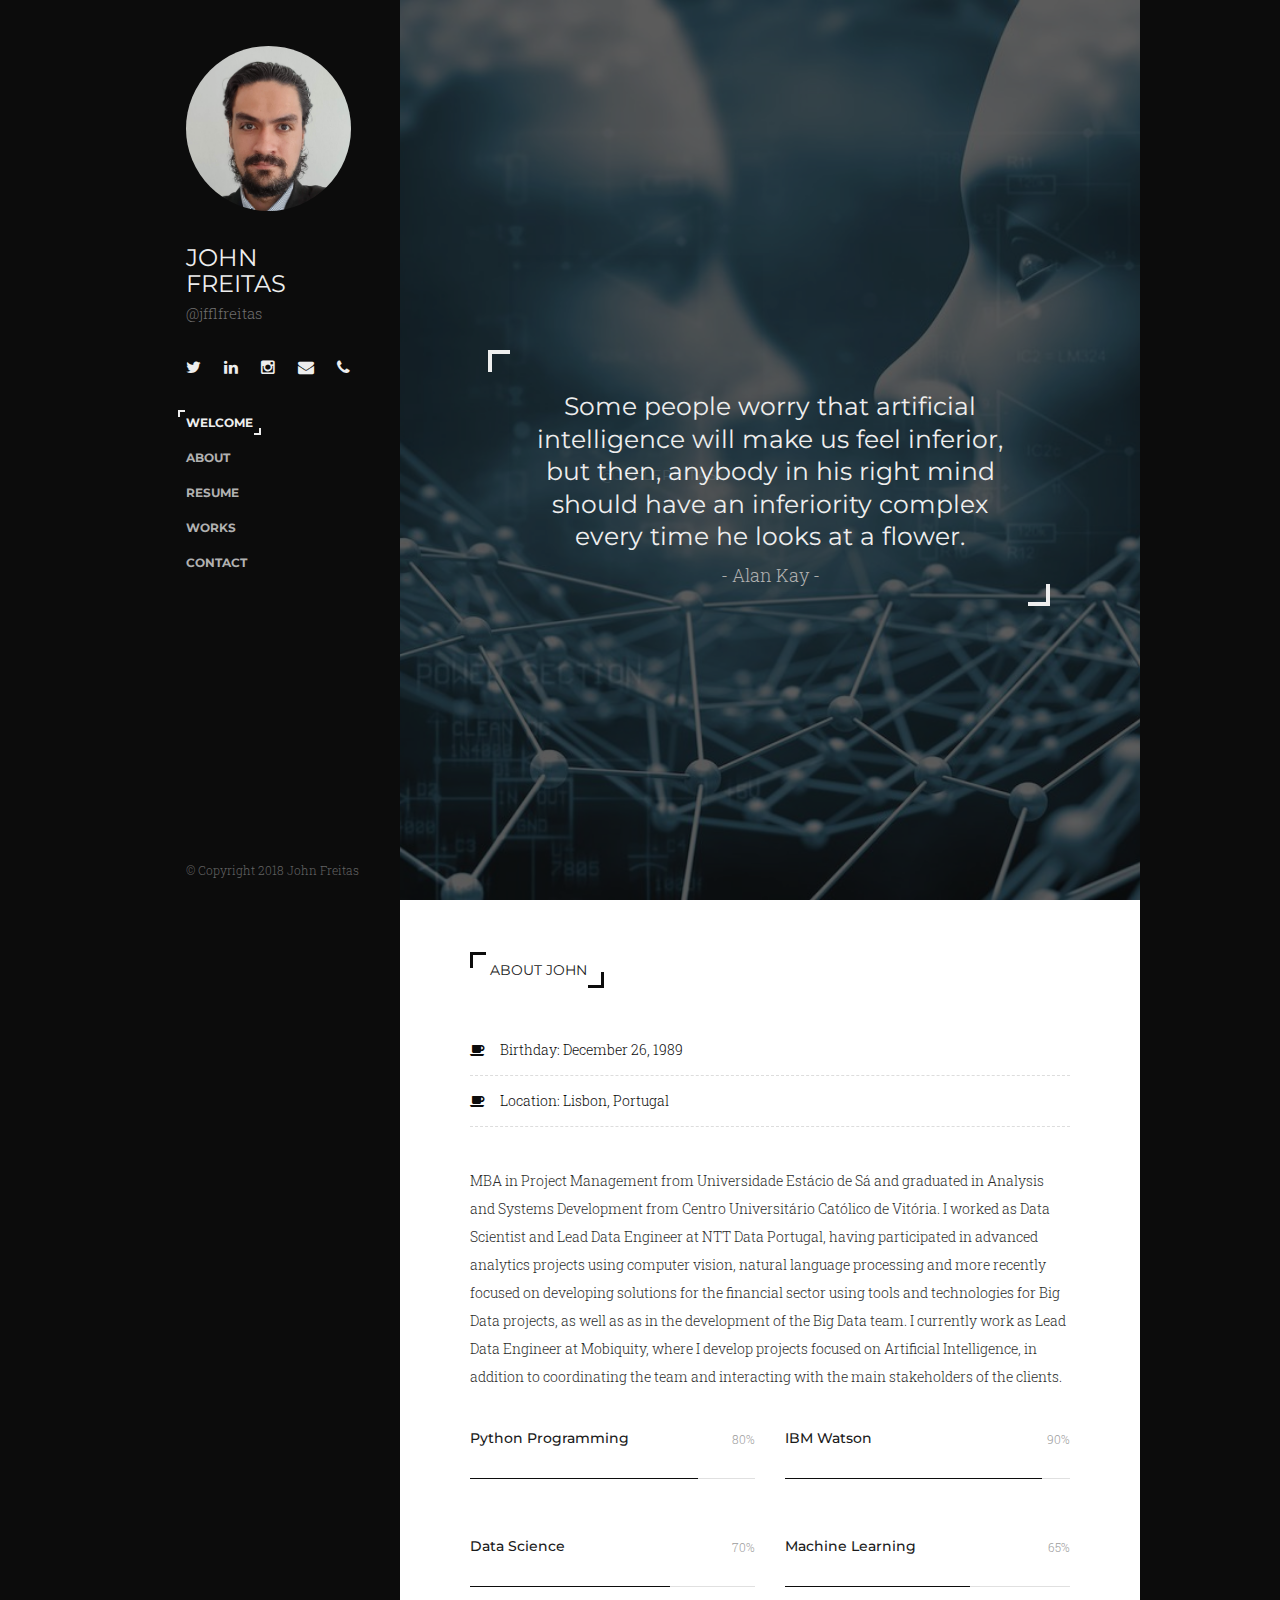
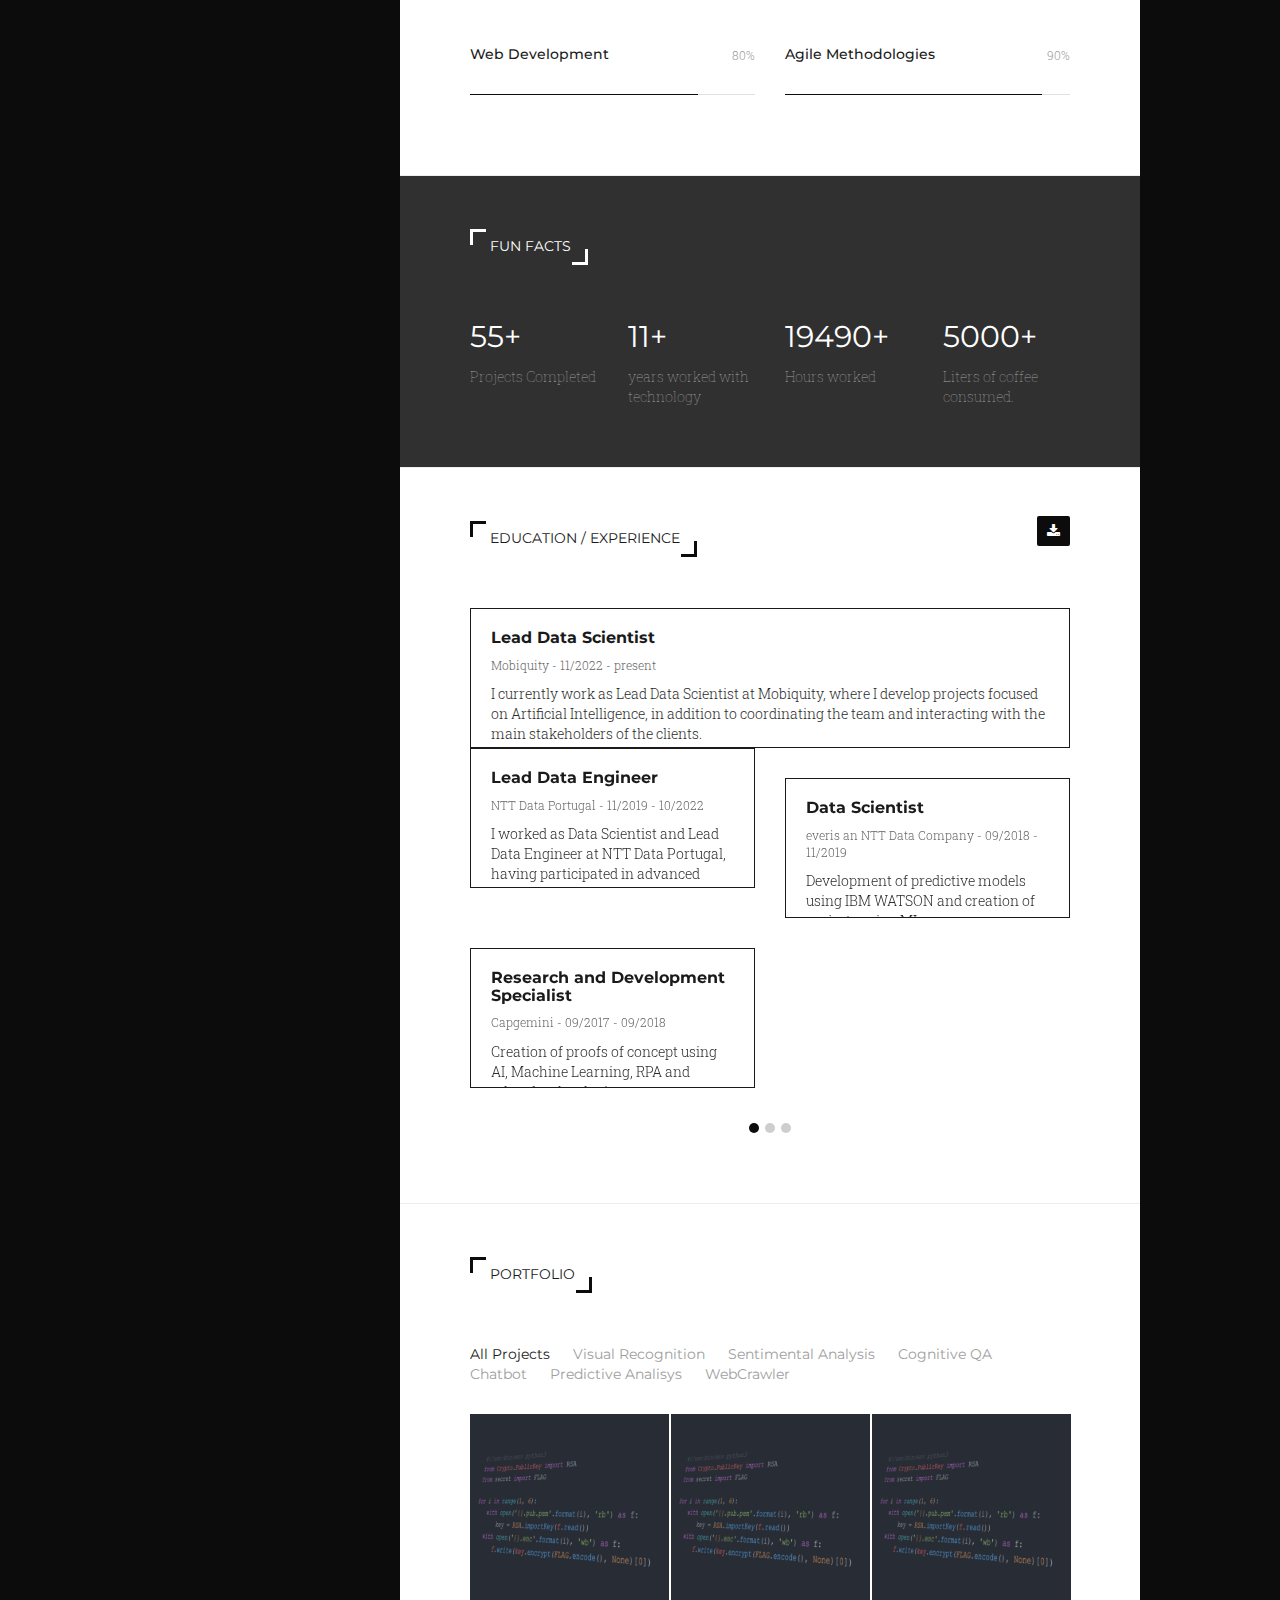
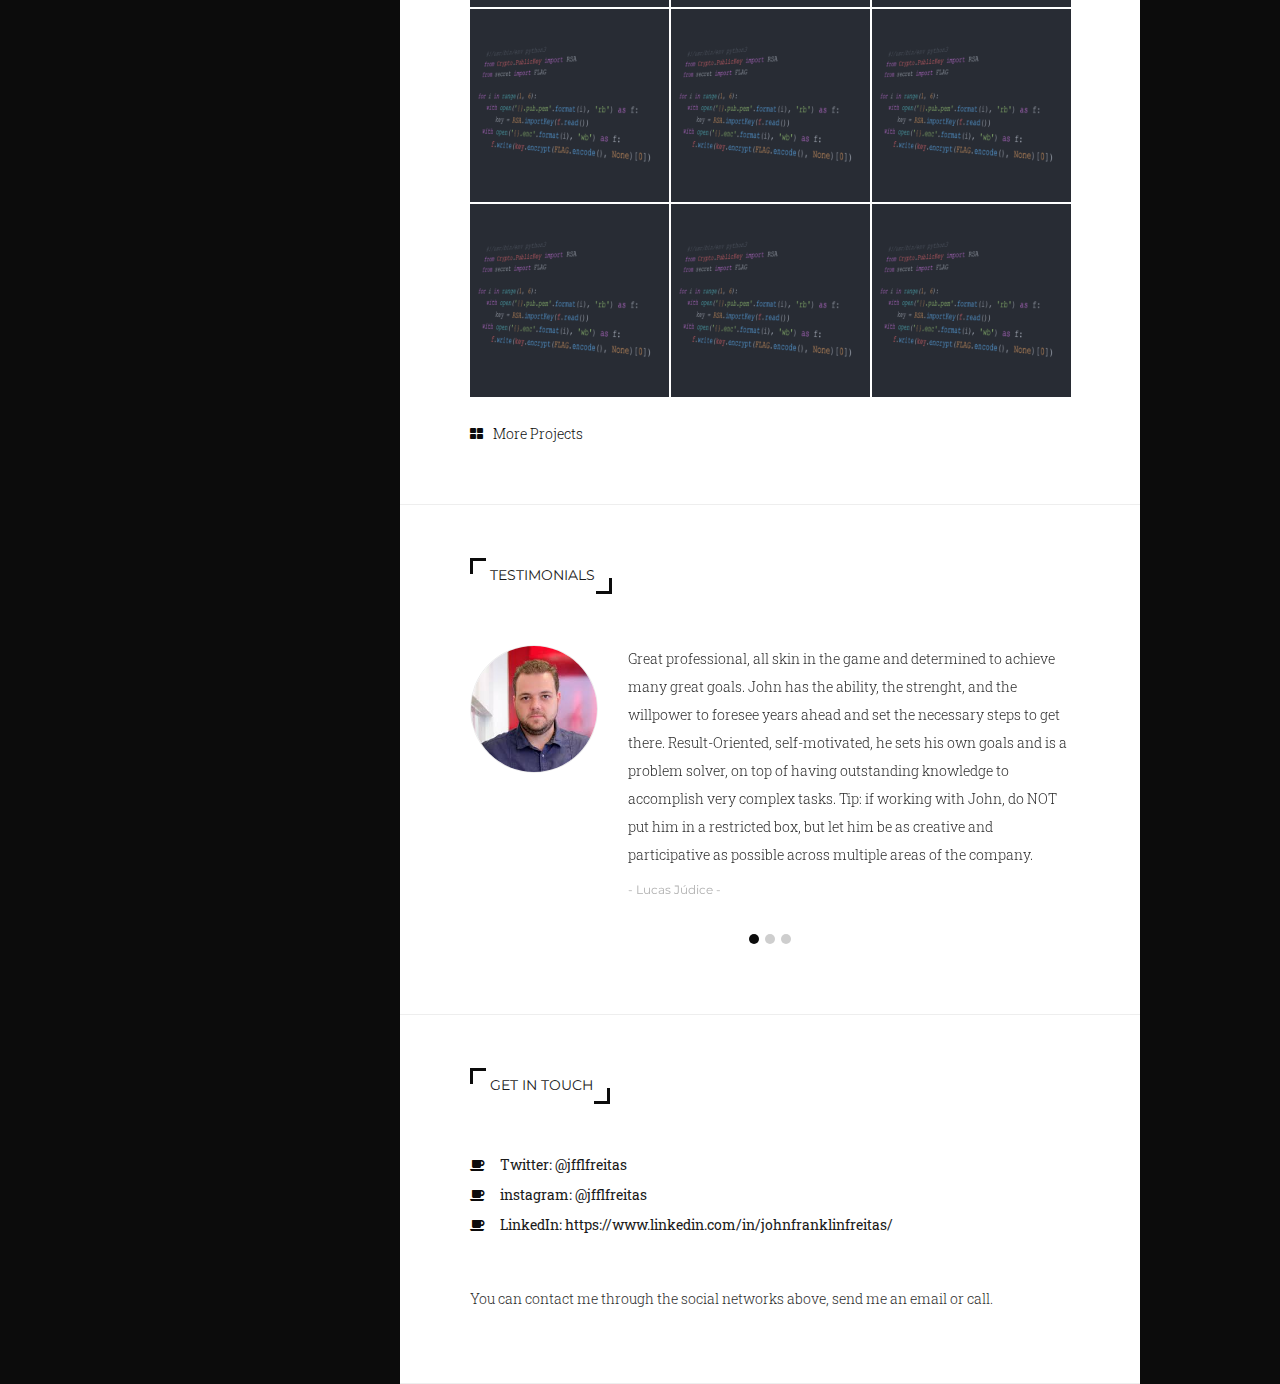
==== index.html @ 0ac342e2 "test" ====
<!DOCTYPE html>
<html lang="en-US">
<head>
	<meta http-equiv="Content-Type" content="text/html; charset=UTF-8">
	<title>John Freitas</title>
	<meta name="description" content="John Franklin Freitas Portifólio">
	<meta name="viewport" content="width=device-width, initial-scale=1, maximum-scale=1">
	<link rel="shortcut icon" type="image/x-icon" href="assets/images/favicon.png">

	<!-- STYLESHEETS -->
	<link rel="stylesheet" href="assets/bootstrap/css/bootstrap.min.css" type="text/css" media="all">
	<link rel="stylesheet" href="assets/css/owl.carousel.css" type="text/css" media="all">
	<link rel="stylesheet" href="assets/css/owl.theme.css" type="text/css" media="all">
	<link rel="stylesheet" href="assets/css/font-awesome.min.css" type="text/css" media="all">
	<link rel="stylesheet" href="assets/css/magnific-popup.css" type="text/css" media="all">
	<link rel="stylesheet" href="assets/css/style.css" type="text/css" media="all">

	<!-- GOOGLE FONTS -->
	<link href='https://fonts.googleapis.com/css?family=Montserrat:400,700' rel='stylesheet' type='text/css'>
	<link href='https://fonts.googleapis.com/css?family=Roboto+Slab:400,300,100,700' rel='stylesheet' type='text/css'>

	<!--[if lt IE 9]>
      <script src="https://oss.maxcdn.com/html5shiv/3.7.2/html5shiv.min.js"></script>
      <script src="https://oss.maxcdn.com/respond/1.4.2/respond.min.js"></script>
    <![endif]-->

</head>

<body>
<!-- Preloader -->
<div class="preloader-outer">
	<div class="preloader">
		<div class="lines">
			<div class="line line-1"></div>
			<div class="line line-2"></div>
			<div class="line line-3"></div>
		</div>

		<div class="loading-text">@Jfflfreitas</div>
	</div>
</div>
<!-- Preloader end -->

<!-- Main Wrapper -->
<main class="wrapper">

	<!-- Header -->
	<header class="header pull-left">

		<!-- Mobile menu -->
		<div class="mobile-bar visible-sm visible-xs">
			<div class="hamburger-menu">
				  <div class="bar"></div>	
			</div>
		</div>
		<!-- Mobile menu end -->

		<div class="avatar">
			<img src="./assets/images/Jfflfreitas_new.jpg" alt="jfflfreitas">
		</div>

		<div class="name">
			<h1>John Freitas</h1>
			<span>@jfflfreitas</span>
		</div>

		<!-- Social Icons -->
		<div class="social-icons">
			<ul>				
				<li><a href="https://twitter.com/jfflfreitas/"><i class="fa fa-twitter" aria-hidden="true"></i></a></li>
				<li><a href="https://www.linkedin.com/in/johnfranklinfreitas/"><i class="fa fa-linkedin" aria-hidden="true"></i></a></li>
				<li><a href="https://www.instagram.com/jfflfreitas/"><i class="fa fa-instagram" aria-hidden="true"></i></a></li>
				<li><a href="mailto:johnfranklin.freitas@gmail.com?Subject=Contact"><i class="fa fa-envelope" aria-hidden="true"></i></a></li>
				<li><a href="tel:55-11-97243-5009"><i class="fa fa-phone" aria-hidden="true"></i></a></li>
			</ul>
		</div>
		<!-- Social Icons end -->

		<!-- Navigation bar -->
		<nav class="main-nav">
			<ul class="navigation">
				<li class="current"><a href="#welcome">Welcome</a></li>
				<li><a href="#about">About</a></li>
				<li><a href="#resume">Resume</a></li>
				<li><a href="#works">Works</a></li>
				<li><a href="#contact">Contact</a></li>
			</ul>
		</nav>
		<!-- Navigation bar end -->
		
		<!-- Footer Copyright -->
		<div class="copyright">
			<span>© Copyright 2018 John Freitas</span>
		</div>
		<!-- Footer Copyright end -->

	</header>
	<!-- Header end -->

	<!-- Main Content -->
	<div class="main-content pull-right">

		<!-- Section Welcome -->
		<section id="welcome" class="welcome">
			<div class="quote text-center">
				<h2>Some people worry that artificial intelligence will make us feel inferior, but then, anybody in his right mind should have an inferiority complex every time he looks at a flower.</h2>
				<span class="author">- Alan Kay -</span>
			</div>
			<div class="overlay"></div>
		</section>
		<!-- Section Welcome end -->

		<!-- Section About -->
		<section id="about" class="about">

			<div class="section-header">
				<h2>About John</h2>
			</div>

			<!-- Intro -->
			<div class="intro">

				<ul class="info">
					<li>Birthday: December 26, 1989</li>
					<li>Location: Lisbon, Portugal</li>
				</ul>

				<p>MBA in Project Management from Universidade Estácio de Sá and graduated in Analysis and Systems Development from Centro Universitário Católico de Vitória.
					I worked as Data Scientist and Lead Data Engineer at NTT Data Portugal, having participated in advanced analytics projects using computer vision, natural language processing and more recently focused on developing solutions for the financial sector using tools and technologies for Big Data projects, as well as as in the development of the Big Data team.
					I currently work as Lead Data Engineer at Mobiquity, where I develop projects focused on Artificial Intelligence, in addition to coordinating the team and interacting with the main stakeholders of the clients.</p>
					

			</div>
			<!-- Intro end -->

			<!-- Skills -->
			<div class="skills">

				<div class="row">

					<div class="col-md-6 col-sm-6 col-xs-12 item">
						<div class="skill-info clearfix">
							<h3 class="pull-left">Python Programming</h3>
							<span class="pull-right">80%</span>
						</div>
						<div class="progress">
							<div class="progress-bar" role="progressbar" aria-valuenow="80"
							aria-valuemin="0" aria-valuemax="100" style="width:80%">
							</div>
						</div>
					</div>

					<div class="col-md-6 col-sm-6 col-xs-12 item">
						<div class="skill-info clearfix">
							<h3 class="pull-left">IBM Watson</h3>
							<span class="pull-right">90%</span>
						</div>
						<div class="progress">
							<div class="progress-bar" role="progressbar" aria-valuenow="90"
							aria-valuemin="0" aria-valuemax="100" style="width:90%">
							</div>
						</div>
					</div>

					<div class="col-md-6 col-sm-6 col-xs-12 item">
						<div class="skill-info clearfix">
							<h3 class="pull-left">Data Science</h3>
							<span class="pull-right">70%</span>
						</div>
						<div class="progress">
							<div class="progress-bar" role="progressbar" aria-valuenow="70"
							aria-valuemin="0" aria-valuemax="100" style="width:70%">
							</div>
						</div>
					</div>

					<div class="col-md-6 col-sm-6 col-xs-12 item">
						<div class="skill-info clearfix">
							<h3 class="pull-left">Machine Learning</h3>
							<span class="pull-right">65%</span>
						</div>
						<div class="progress">
							<div class="progress-bar" role="progressbar" aria-valuenow="65"
							aria-valuemin="0" aria-valuemax="100" style="width:65%">
							</div>
						</div>
					</div>

					<div class="col-md-6 col-sm-6 col-xs-12 item">
						<div class="skill-info clearfix">
							<h3 class="pull-left">Web Development</h3>
							<span class="pull-right">80%</span>
						</div>
						<div class="progress">
							<div class="progress-bar" role="progressbar" aria-valuenow="80"
							aria-valuemin="0" aria-valuemax="100" style="width:80%">
							</div>
						</div>
					</div>

					<div class="col-md-6 col-sm-6 col-xs-12 item">
						<div class="skill-info clearfix">
							<h3 class="pull-left">Agile Methodologies</h3>
							<span class="pull-right">90%</span>
						</div>
						<div class="progress">
							<div class="progress-bar" role="progressbar" aria-valuenow="90"
							aria-valuemin="0" aria-valuemax="100" style="width:90%">
							</div>
						</div>
					</div>

				</div>

			</div>
			<!-- Skills end -->
		</section>
		<!-- Section About end -->

		<!-- Section Fun Facts -->
		<section id="facts" class="facts">

			<div class="section-header-light">
				<h2>Fun Facts</h2>
			</div>

			<div class="row">

				<div class="col-md-3 col-sm-3 col-xs-6 fact-item">
					<em class="number">55+</em>
					<span class="text">Projects Completed</span>
				</div>

				<div class="col-md-3 col-sm-3 col-xs-6 fact-item">
					<em class="number">11+</em>
					<span class="text">years worked with technology</span>
				</div>

				<div class="col-md-3 col-sm-3 col-xs-6 fact-item">
					<em class="number">19490+</em>
					<span class="text">Hours worked</span>
				</div>

				<div class="col-md-3 col-sm-3 col-xs-6 fact-item">
					<em class="number">5000+</em>
					<span class="text">Liters of coffee consumed.</span>
				</div>

			</div>

			<div class="overlay"></div>

		</section>
		<!-- Section Fun Facts end -->

		<!-- Section Resume -->
		<section id="resume" class="resume">
			
			<div class="section-header">
				<h2>Education / Experience</h2>
				<a href="https://www.linkedin.com/in/johnfranklinfreitas/" class="resume-download" data-toggle="tooltip" data-placement="bottom" title="Download">
					<i class="fa fa-download" aria-hidden="true"></i>
				</a>
			</div>

			<div class="row">

				<!-- Carousel -->
				<div class="resume-carousel">

					<div class="carousel-item">

						<div class="col-md-12 col-sm-12 col-xs-12">
							<div class="top-item resume-item">
								<h2>Lead Data Scientist</h2>
								<span>Mobiquity - 11/2022 - present</span>
								<p>I currently work as Lead Data Scientist at Mobiquity, where I develop projects focused on Artificial Intelligence, in addition to coordinating the team and interacting with the main stakeholders of the clients.</p>
							</div>
						</div>
						<div class="col-md-6 col-sm-6 col-xs-12">
							<div class="top-item resume-item">
								<h2>Lead Data Engineer</h2>
								<span>NTT Data Portugal - 11/2019 - 10/2022</span>
								<p>I worked as Data Scientist and Lead Data Engineer at NTT Data Portugal, having participated in advanced analytics projects using computer vision, natural language processing and more recently focused on developing solutions for the financial sector using tools and technologies for Big Data projects, as well as as in the development of the Big Data team.</p>
							</div>
						</div>

						<div class="col-md-6 col-sm-6 col-xs-12">
							<div class="resume-item">
								<h2>Data Scientist</h2>
								<span>everis an NTT Data Company - 09/2018 - 11/2019</span>
								<p>Development of predictive models using IBM WATSON and creation of projects using ML.</p>
							</div>
						</div>

						<div class="col-md-6 col-sm-6 col-xs-12">
							<div class="resume-item">
								<h2>Research and Development Specialist</h2>
								<span>Capgemini - 09/2017 - 09/2018</span>
								<p>Creation of proofs of concept using AI, Machine Learning, RPA and related technologies.</p>
							</div>
						</div>

					</div>
					<div class="carousel-item">
						<div class="col-md-6 col-sm-6 col-xs-12">
							<div class="top-item resume-item">
								<h2>Web Developer (Frellancer)</h2>
								<span>Plasac Health - 07/2017 - 09/2017</span>
								<p>Develop new functionalities for company systems, maintain existing systems.</p>
							</div>
						</div>

						<div class="col-md-6 col-sm-6 col-xs-12">
							<div class="top-item resume-item">
								<h2>Full Stack Developer (Frellancer)</h2>
								<span>Moustache Agency - 04/2017 - 07/2017</span>
								<p>Front-end and back-end development of institutional sites and virtual stores.</p>
							</div>
						</div>

						<div class="col-md-6 col-sm-6 col-xs-12">
							<div class="resume-item">
								<h2>Business Project Manager</h2>
								<span>MidStage Ventures - 05/2015 - 03/2017</span>
								<p>Project management and partnerships for the startup accelerator.</p>
							</div>
						</div>

						<div class="col-md-6 col-sm-6 col-xs-12">
							<div class="resume-item">
								<h2>Web and Mobile Developer</h2>
								<span>Único Digital Agency - 02/2014 - 05/2015</span>
								<p>Development the back end of several institutional sites that the company created.</p>
							</div>
						</div>

					</div>
					<!-- Page 1 End -->

					<div class="carousel-item">

						<div class="col-md-6 col-sm-6 col-xs-12">
							<div class="top-item resume-item">
								<h2>MBA in Project Management</h2>
								<span>University Estácio de Sá - 04/2017 - 09/2018</span>
								<p>In order to improve my professional profile and my personal knowledge.</p>
							</div>
						</div>

						<div class="col-md-6 col-sm-6 col-xs-12">
							<div class="top-item resume-item">
								<h2>Analysis and systems development.</h2>
								<span>University Catholic of Vitória - 06/2010 - 12/2013</span>
								<p>Technological Higher graduation.</p>
							</div>
						</div>

					</div>
					<!-- Page 2 end -->

				</div>
				<!-- Carousel end -->

			</div>

		</section>
		<!-- Section Resume end -->

		<!-- Section Works -->
		<section id="works" class="works clearfix">
			
			<div class="section-header">
				<h2>Portfolio</h2>
			</div>

			<!-- Control -->
			<div class="control">
				<ul>
					<li class="active"><a class="filter" data-filter="all">All Projects</a></li>
					<li><a class="filter" data-filter="1">Visual Recognition</a></li>
					<li><a class="filter" data-filter="2">Sentimental Analysis</a></li>
					<li><a class="filter" data-filter="3">Cognitive QA</a></li>
					<li><a class="filter" data-filter="4">Chatbot</a></li>
					<li><a class="filter" data-filter="4">Predictive Analisys</a></li>
					<li><a class="filter" data-filter="4">WebCrawler</a></li>
				</ul>
			</div>

			<!-- Items Outer -->
			<div class="item-outer row clearfix">
				<div class="col-md-4 col-sm-6 col-xs-12 filtr-item" data-category="1" data-sort="value">
					<div class="item">
						<a href="https://34.230.238.143:8080" target="_blank">
							<div class="title">
								<div class="inner">
									<h2>Visual Recognition</h2>
									<span>Visual Recognition usin IBM Watson</span>
								</div>
							</div>
						</a>
						<div class="overlay"></div>
						<img src="./assets/images/code2.png" alt="portfolio">
					</div>
				</div>
				
				<div class="col-md-4 col-sm-6 col-xs-12 filtr-item" data-category="1" data-sort="value">
					<div class="item">
						<a href="https://github.com/jfflfreitas/VisualRegonition-IonicApp" target="_blank">
							<div class="title">
								<div class="inner">
									<h2>Visual Recognition App</h2>
									<span>Visual Recognition using IBM Watson and Ionic Framework</span>
								</div>
							</div>
						</a>
						<div class="overlay"></div>
						<img src="./assets/images/code2.png" alt="portfolio">
					</div>
				</div>

				<div class="col-md-4 col-sm-6 col-xs-12 filtr-item" data-category="1" data-sort="value">
					<div class="item">
						<a href="https://github.com/jfflfreitas/VisualRegonition-IonicApp-Server" target="_blank">
							<div class="title">
								<div class="inner">
									<h2>Visual Recognition Server</h2>
									<span>Visual Recognition Server using IBM Watson and NodeJS server</span>
								</div>
							</div>
						</a>
						<div class="overlay"></div>
						<img src="./assets/images/code2.png" alt="portfolio">
					</div>
				</div>

				<div class="col-md-4 col-sm-6 col-xs-12 filtr-item" data-category="2" data-sort="value">
					<div class="item">
						<a href="https://github.com/jfflfreitas/Poc-01-Sentimental-Analisys-NodeJS" target="_blank">
							<div class="title">
								<div class="inner">
									<h2>Sentimental Analysis - NodeJs</h2>
									<span>Sentimental analysis developed using NodeJS and IBM Watson.</span>
								</div>
							</div>
						</a>
						<div class="overlay"></div>
						<img src="./assets/images/code2.png" alt="portfolio">
					</div>
				</div>

				<div class="col-md-4 col-sm-6 col-xs-12 filtr-item" data-category="2" data-sort="value">
					<div class="item">
						<a href="https://github.com/jfflfreitas/Poc-02-Sentimental-Analisys-Python" target="_blank">
							<div class="title">
								<div class="inner">
									<h2>Sentimental Analysis - Python</h2>
									<span>Sentimental analysis developed using Python and IBM Watson.</span>
								</div>
							</div>
						</a>
						<div class="overlay"></div>
						<img src="./assets/images/code2.png" alt="portfolio">
					</div>
				</div>
				
				<div class="col-md-4 col-sm-6 col-xs-12 filtr-item" data-category="3" data-sort="value">
					<div class="item">
						<a href="https://github.com/jfflfreitas/Poc-03-CognitiveQA-Python" target="_blank">
							<div class="title">
								<div class="inner">
									<h2>Cognitive QA - Python</h2>
									<span>Intelligent analysis of error logging and ticket opening in Jira Bug Tracker.</span>
								</div>
							</div>
						</a>
						<div class="overlay"></div>
						<img src="./assets/images/code2.png" alt="portfolio">
					</div>
				</div>

				<div class="col-md-4 col-sm-6 col-xs-12 filtr-item" data-category="4" data-sort="value">
					<div class="item">
						<a href="https://github.com/jfflfreitas/Poc-04-OCR-Python" target="_blank">
							<div class="title">
								<div class="inner">
									<h2>OCR using python</h2>
									<span>Optical Character Recognition using python and ocr libs.</span>
								</div>
							</div>
						</a>
						<div class="overlay"></div>
						<img src="./assets/images/code2.png" alt="portfolio">
					</div>
				</div>

				<div class="col-md-4 col-sm-6 col-xs-12 filtr-item" data-category="4" data-sort="value">
					<div class="item">
						<a href="https://github.com/jfflfreitas/Poc-06-Breast-Cancer-Classifier-Naive-bayes-Notebook" target="_blank">
							<div class="title">
								<div class="inner">
									<h2>Breast Cancer Classifier using Naive Bayes</h2>
									<span>Notebook for breast cancer classifier using the naive bayes model.</span>
								</div>
							</div>
						</a>
						<div class="overlay"></div>
						<img src="./assets/images/code2.png" alt="portfolio">
					</div>
				</div>

				<div class="col-md-4 col-sm-6 col-xs-12 filtr-item" data-category="4" data-sort="value">
					<div class="item">
						<a href="https://github.com/jfflfreitas/Poc-06-Breast-Cancer-Classifier-Naive-bayes-Notebook" target="_blank">
							<div class="title">
								<div class="inner">
									<h2>Twitter Sentiment Analysis with tweepy</h2>
									<span>Twitter Sentiment Analysis using tweepy and numpy. This exercice is based in a tutorial by Pedro Vasconcellos (https://paulovasconcellos.com.br/).</span>
								</div>
							</div>
						</a>
						<div class="overlay"></div>
						<img src="./assets/images/code2.png" alt="portfolio">
					</div>
				</div>

			</div>
			<!-- Items Outer end -->

			<div class="more-items clearfix">
				<a href="https://github.com/jfflfreitas?tab=repositories" target="_blank"><i class="fa fa-th-large" aria-hidden="true"></i>More Projects</a>
			</div>

		</section>
		<!-- Section Works end -->

		<!-- Section Testimonials -->
		<section id="testimonials" class="testimonials">
			
			<div class="section-header">
				<h2>Testimonials</h2>
			</div>

			<!-- Carousel -->
			<div class="testimonial-carousel">

				<div class="item">
					<div class="row">
						<div class="col-md-3 col-sm-3 hidden-xs">
							<div class="thumb">
								<img src="./assets/images/lucas.jpg" alt="testimonial-lucas">
							</div>
						</div>
						<div class="text col-md-9 col-sm-9 col-xs-12">
							<p>Great professional, all skin in the game and determined to achieve many great goals. John has the ability, the strenght, and the willpower to foresee years ahead and set the necessary steps to get there. Result-Oriented, self-motivated, he sets his own goals and is a problem solver, on top of having outstanding knowledge to accomplish very complex tasks. Tip: if working with John, do NOT put him in a restricted box, but let him be as creative and participative as possible across multiple areas of the company. </p>
							<span class="author">- Lucas Júdice -</span>
						</div>
					</div>
				</div>

				<div class="item">
					<div class="row">
						<div class="col-md-3 col-sm-3 hidden-xs">
							<div class="thumb">
								<img src="./assets/images/alda.png" alt="testimonial-alda">
							</div>
						</div>
						<div class="text col-md-9 col-sm-9 col-xs-12">
							<p>Highly qualified professional, with objectivity in communication and with quality deliveries. Has high technical capacity for coordination of technical team, with operational and clear body when subordinated to senior management. Super punctual with your commitments, so I recommend it without fear of making mistakes.</p>
							<span class="author">- Alda Juliana Lopes Martins -</span>
						</div>
					</div>
				</div>

				<div class="item">
					<div class="row">
						<div class="col-md-3 col-sm-3 hidden-xs">
							<div class="thumb">
								<img src="./assets/images/nambio.jpg" alt="testimonial-nambio">
							</div>
						</div>
						<div class="text col-md-9 col-sm-9 col-xs-12">
							<p>It is extremely rare a professional with the skills of John, whether technical skills or leader, he always delivers something more than can be expected.</p>
							<span class="author">- Nambio Silva Santos -</span>
						</div>
					</div>
				</div>

			</div>
			<!-- Carousel end -->

		</section>
		<!-- Section Testimonials end -->

		<!-- Section Contact -->
		<section id="contact" class="contact">
			
			<div class="section-header">
				<h2>Get In Touch</h2>
			</div>

			<!-- Contact -->
			<div class="intro">

				<ul class="info">
					<li>Twitter: @jfflfreitas</li>
					<li>instagram: @jfflfreitas</li>
					<li>LinkedIn: https://www.linkedin.com/in/johnfranklinfreitas/</li>
				</ul>

				<p>You can contact me through the social networks above, send me an email or call.</p>

			</div>
			<!-- Contact end -->

		</section>
		<!-- Section Contact end -->

	</div>
	<!-- Main Content end -->

</main>
<!-- Main Wrapper end -->

<!-- SCRIPTS -->
<script type="text/javascript" src="assets/js/jquery-1.12.3.min.js"></script>
<script type="text/javascript" src="assets/js/jquery.onepage-scroll.min.js"></script>
<script type="text/javascript" src="assets/js/jquery.easing.min.js"></script>
<script type="text/javascript" src="assets/js/jquery.backstretch.min.js"></script>
<script type="text/javascript" src="assets/js/jquery.filterizr.js"></script>
<script type="text/javascript" src="assets/js/jquery.magnific-popup.min.js"></script>
<script type="text/javascript" src="assets/bootstrap/js/bootstrap.min.js"></script>
<script type="text/javascript" src="assets/js/owl.carousel.min.js"></script>
<script type="text/javascript" src="assets/js/custom.js"></script>
<script type="text/javascript" src="assets/js/smoothscroll.min.js"></script>

</body>
</html>
---- assets/css/style.css ----
/*
Template Name: Blvck - Personal vCard & Resume Template
Version: 1.0
Author: PxlSolutions
Author URI: http://themeforest.net/user/pxlsolutions
Description: CV, Resume, vCard HTML Template

[TABLE OF CONTENTS]

01. Global Styles
02. Preloader
03. Layout
04. Header
05. Main Content
06. Section Welcome
07. Section Fun Facts
08. Section Resume
09. Section Works
10. Section Testimonials
11. Section Blog
12. Section Customers
13. Section Contact
14. Other Elements
15. Responsive
*/
/*-----------------------------------------------------------------*/
/*                      GLOBAL STYLES                              */
/*-----------------------------------------------------------------*/
body {
    color: #1a1a1a;
    background-color: #0C0C0C;
    font-family: "Roboto Slab",serif;
    overflow-x: hidden;
}

h1,h2,h3,h4,h5,h6 {
    font-family: "Montserrat",sans-serif;
}

img {
    max-width: 100%;
    height: auto;
}

ul {
    padding-left: 15px;
}

li {
    padding: 0 0 10px;
}

/*-----------------------------------------------------------------*/
/*                      PRELOADER                                  */
/*-----------------------------------------------------------------*/
.preloader-outer {
    position: fixed;
    top: 0;
    left: 0;
    height: 100%;
    width: 100%;
    background: #0C0C0C;
    z-index: 6;
    overflow: hidden;
}

.preloader {
    position: absolute;
    top: 50%;
    left: 50%;
    width: 80px;
    height: 60px;
    margin: -30px 0 0 -40px;
}

.preloader .lines {
    width: 80px;
    height: 40px;
    position: absolute;
}

.preloader .lines .line {
    width: 80px;
    height: 1px;
    background-color: #fff;
    position: absolute;
    clip: rect(0,0,20px,0);
}

.preloader .lines .line.line-1 {
    top: 0;
    animation: slide 2s ease 0.1s infinite;
}

.preloader .lines .line.line-2 {
    top: 15px;
    animation: slide 2s ease .25s infinite;
}

.preloader .lines .line.line-3 {
    top: 30px;
    animation: slide 2s ease .5s infinite;
}

.preloader .loading-text {
    position: absolute;
    top: 50px;
    text-align: center;
    width: 100%;
    color: #fff;
    font-size: 14px;
    font-family: "Montserrat",sans-serif;
    letter-spacing: 1px;
    line-height: 10px;
    height: 10px;
    text-transform: uppercase;
}

@keyframes slide {
    0% {
        clip: rect(0,0,20px,0);
    }

    30% {
        clip: rect(0,80px,20px,0);
    }

    50% {
        clip: rect(0,80px,20px,0);
    }

    80% {
        clip: rect(0,80px,20px,80px);
    }

    100% {
        clip: rect(0,80px,20px,80px);
    }
}

@keyframes fade {
    0% {
        opacity: 1;
    }

    50% {
        opacity: 0;
    }

    100% {
        opacity: 1;
    }
}

/*-----------------------------------------------------------------*/
/*                      LAYOUT                                     */
/*-----------------------------------------------------------------*/
.wrapper {
    width: 1000px;
    margin: 0 auto;
}

/*-----------------------------------------------------------------*/
/*                      HEADER                                     */
/*-----------------------------------------------------------------*/
.header {
    background: #0C0C0C;
    padding: 46px;
    position: fixed;
    height: 100%;
    width: 260px;
    z-index: 5;
}

.header .avatar {
    overflow: hidden;
    width: 165px;
    height: 165px;
    -webkit-border-radius: 50%;
    -moz-border-radius: 50%;
    -ms-border-radius: 50%;
    border-radius: 50%;
}

.header .avatar img {
    width: 100%;
}

.header .name {
    margin: 34px 0;
}

.header .name h1 {
    font-family: "Montserrat",sans-serif;
    font-size: 24px;
    font-weight: 400;
    color: #FFF;
    margin: 0 0 5px;
    text-transform: uppercase;
}

.header .name span {
    color: #777676;
    font-family: "Roboto Slab",serif;
    font-size: 15px;
    font-weight: 300;
}
/* === Social Icons === */
.header .social-icons {
    margin: 0 0 34px;
}

.header .social-icons ul {
    list-style: none;
    margin: 0;
    padding: 0;
}

.header .social-icons ul li {
    display: inline-block;
    padding: 0 20px 0 0;
}

.header .social-icons ul li a {
    color: #FFF;
}

.header .social-icons ul li a i {
    font-size: 16px;
}

.header .social-icons ul li:last-child {
    padding-right: 0;
}
/* === Navigation === */
.header .main-nav ul {
    list-style: none;
    padding: 0;
    margin: 0;
}

.header .main-nav ul li {
    padding-bottom: 15px;
}

.header .main-nav ul li a {
    color: #bebebe;
    font-family: "Montserrat",sans-serif;
    font-size: 12px;
    font-weight: 700;
    text-transform: uppercase;
    position: relative;
    -webkit-transition: all .3s ease-in-out;
    -moz-transition: all .3s ease-in-out;
    -o-transition: all .3s ease-in-out;
    transition: all .3s ease-in-out;
}

.header .main-nav ul li a:hover,.header .main-nav ul li a:focus {
    color: #FFF;
    text-decoration: none;
}

.header .main-nav ul li a:before {
    -webkit-transition: all .3s ease-in-out;
    -moz-transition: all .3s ease-in-out;
    -o-transition: all .3s ease-in-out;
    transition: all .3s ease-in-out;
}

.header .main-nav ul li a:after {
    -webkit-transition: all .3s ease-in-out;
    -moz-transition: all .3s ease-in-out;
    -o-transition: all .3s ease-in-out;
    transition: all .3s ease-in-out;
}

.header .main-nav ul li a:hover:before {
    content: '';
    position: absolute;
    left: -8px;
    top: -5px;
    height: 7px;
    width: 7px;
    border-top: solid 2px #FFF;
    border-left: solid 2px #FFF;
}

.header .main-nav ul li a:hover:after {
    content: '';
    position: absolute;
    right: -8px;
    bottom: -5px;
    height: 7px;
    width: 7px;
    border-bottom: solid 2px #FFF;
    border-right: solid 2px #FFF;
}

.header .main-nav ul li:last-child {
    padding-bottom: 0;
}

.header .main-nav ul li.current a {
    color: #FFF;
}

.header .main-nav ul li.current a:before {
    content: '';
    position: absolute;
    left: -8px;
    top: -5px;
    height: 7px;
    width: 7px;
    border-top: solid 2px #FFF;
    border-left: solid 2px #FFF;
}

.header .main-nav ul li.current a:after {
    content: '';
    position: absolute;
    right: -8px;
    bottom: -5px;
    height: 7px;
    width: 7px;
    border-bottom: solid 2px #FFF;
    border-right: solid 2px #FFF;
}

/* === Copyright === */
.header .copyright {
    bottom: 20px;
    position: absolute;
}

.header .copyright span {
    color: #6a6a6a;
    font-family: "Roboto Slab",serif;
    font-size: 12px;
    font-weight: 300;
}

/* === Mobile Menu Bar === */
.header .mobile-bar {
    background: rgba(12,12,12,0.75);
    color: #FFF;
    height: 60px;
    right: -59px;
    position: absolute;
    width: 60px;
    z-index: 3;
}

.header .hamburger-menu {
    position: absolute;
    top: 0;
    left: 15px;
    bottom: 0;
    margin: auto;
    width: 30px;
    height: 55px;
    cursor: pointer;
}

.header .bar,.header .bar:after,.header .bar:before {
    width: 30px;
    height: 3px;
}

.header .bar {
    position: relative;
    transform: translateY(25px);
    background: #fff;
    transition: all 0 300ms;
}

.header .bar.animate {
    background: rgba(255,255,255,0);
}

.header .bar:before {
    content: "";
    position: absolute;
    left: 0;
    bottom: 10px;
    background: #fff;
    transition: bottom 300ms 300ms cubic-bezier(0.23,1,0.32,1),transform 300ms cubic-bezier(0.23,1,0.32,1);
}

.header .bar:after {
    content: "";
    position: absolute;
    left: 0;
    top: 10px;
    background: #fff;
    transition: top 300ms 300ms cubic-bezier(0.23,1,0.32,1),transform 300ms cubic-bezier(0.23,1,0.32,1);
}

.header .bar.animate:after {
    top: 0;
    transform: rotate(45deg);
    transition: top 300ms cubic-bezier(0.23,1,0.32,1),transform 300ms 300ms cubic-bezier(0.23,1,0.32,1);
}

.header .bar.animate:before {
    bottom: 0;
    transform: rotate(-45deg);
    transition: bottom 300ms cubic-bezier(0.23,1,0.32,1),transform 300ms 300ms cubic-bezier(0.23,1,0.32,1);
}

/*-----------------------------------------------------------------*/
/*                      MAIN CONTENT                               */
/*-----------------------------------------------------------------*/
.main-content {
    background: #FFF;
    width: 740px;
}

.main-content p {
    color: #2c2c2c;
    font-family: "Roboto Slab",serif;
    font-size: 14px;
    font-weight: 300;
    line-height: 28px;
}

/* === Section Configure === */
.main-content section {
    padding: 60px 70px;
    position: relative;
    border-bottom: solid 1px #EEE;
}

/* === Section Header === */
.main-content section .section-header {
    margin-bottom: 60px;
    position: relative;
}

.main-content section .section-header h2 {
    color: #1a1a1a;
    display: inline-block;
    font-family: "Montserrat",sans-serif;
    font-size: 14px;
    font-weight: 400;
    margin: 0;
    text-transform: uppercase;
    padding-left: 20px;
    position: relative;
}

.main-content section .section-header h2:before {
    content: '';
    position: absolute;
    background: transparent;
    bottom: 10px;
    left: 0;
    height: 16px;
    width: 16px;
    border-left: solid 3px #0C0C0C;
    border-top: solid 3px #0C0C0C;
}

.main-content section .section-header h2:after {
    content: '';
    position: absolute;
    background: transparent;
    bottom: -10px;
    right: -17px;
    height: 16px;
    width: 16px;
    border-right: solid 3px #0C0C0C;
    border-bottom: solid 3px #0C0C0C;
}

/* === Section Header Light === */
.main-content section .section-header-light {
    margin-bottom: 60px;
    position: relative;
    z-index: 1;
}

.main-content section .section-header-light h2 {
    color: #FFF !important;
    display: inline-block;
    font-family: "Montserrat",sans-serif;
    font-size: 14px;
    font-weight: 400;
    margin: 0;
    text-transform: uppercase;
    padding-left: 20px;
    position: relative;
}

.main-content section .section-header-light h2:before {
    content: '';
    position: absolute;
    background: transparent;
    bottom: 10px;
    left: 0;
    height: 16px;
    width: 16px;
    border-left: solid 3px #FFF !important;
    border-top: solid 3px #FFF !important;
}

.main-content section .section-header-light h2:after {
    content: '';
    position: absolute;
    background: transparent;
    bottom: -10px;
    right: -17px;
    height: 16px;
    width: 16px;
    border-right: solid 3px #FFF !important;
    border-bottom: solid 3px #FFF !important;
}

/*-----------------------------------------------------------------*/
/*                      SECTION WELCOME                            */
/*-----------------------------------------------------------------*/
.welcome {
    padding: 0 !important;
    position: relative;
    border-bottom: 0 !important;
}

.welcome .backstretch {
    position: absolute;
    top: 0;
    bottom: 0;
}

/* === Quote === */
.welcome .quote {
    margin: 0 auto;
    top: calc(50% - 60px);
    position: relative;
    width: 500px;
    z-index: 1;
}

.welcome .quote:before {
    content: '';
    position: absolute;
    left: -32px;
    top: -40px;
    height: 22px;
    width: 22px;
    border-top: solid 4px #FFF;
    border-left: solid 4px #FFF;
}

.welcome .quote:after {
    content: '';
    position: absolute;
    right: -30px;
    bottom: -18px;
    height: 22px;
    width: 22px;
    border-bottom: solid 4px #FFF;
    border-right: solid 4px #FFF;
}

.welcome .quote h2 {
    color: #FFF;
    font-family: "Montserrat",sans-serif;
    font-size: 25px;
    font-weight: 400;
    margin: 0;
    line-height: 1.3em;
}

.welcome .quote span.author {
    color: #bdbdbd;
    display: block;
    font-size: 18px;
    font-family: "Roboto Slab",serif;
    font-weight: 300;
    margin-top: 10px;
}

.welcome .overlay {
    background: rgba(12,12,12,0.65);
    height: 100%;
    left: 0;
    top: 0;
    position: absolute;
    width: 100%;
}

/*-----------------------------------------------------------------*/
/*                      SECTION ABOUT                              */
/*-----------------------------------------------------------------*/
.about .intro ul.info {
    margin-bottom: 40px;
    padding: 0;
    list-style: none;
}

.about .intro ul.info li {
    border-bottom: dashed 1px #DDD;
    padding: 15px 0;
    font-family: "Roboto Slab",sans-serif;
    font-weight: 300;
    color: #0C0C0C;
    font-size: 14px;
}

.about .intro ul.info li:before {
    content: '\f0f4';
    font-family: 'FontAwesome';
    font-size: 14px;
    color: #0C0C0C;
    padding-right: 15px;
}


.about .intro ul.info li:first-child {
    padding-top: 0;
}

.about .intro p {
    margin: 0;
}

.about .skills .item {
    margin-top: 40px;
}

.about .skills .item .skill-info {
    margin-bottom: 30px;
}

.about .skills .item .skill-info h3 {
    font-family: "Montserrat",sans-serif;
    font-size: 14px;
    margin: 0;
}

.about .skills .item .skill-info span {
    font-family: "Roboto Slab",serif;
    font-size: 12px;
    font-weight: 300;
    color: #9C9C9C;
}

/*-----------------------------------------------------------------*/
/*                      SECTION FUN FACTS                          */
/*-----------------------------------------------------------------*/
.facts {
    background: url("../assets/images/neurons.png") center left no-repeat;
    background-size: cover;
}

.facts .fact-item {
    position: relative;
    z-index: 1;
}

.facts .fact-item em.number {
    font-family: "Montserrat",sans-serif;
    font-size: 30px;
    font-style: normal;
    color: #FFF;
    display: block;
    margin: 0 0 8px;
}

.facts .fact-item span.text {
    color: #A0A0A0;
    font-family: "Roboto Slab",serif;
    font-weight: 100;
    font-size: 14px;
}

.facts .overlay {
    background: rgba(12,12,12,0.85);
    height: 100%;
    left: 0;
    top: 0;
    position: absolute;
    width: 100%;
}

/*-----------------------------------------------------------------*/
/*                      SECTION RESUME                             */
/*-----------------------------------------------------------------*/
.resume .top-item {
    margin-top: 0 !important;
}

.resume .resume-item {
    background: #FFF;
    border: solid 1px #1a1a1a;
    padding: 20px;
    margin-top: 30px;
    max-height: 140px;
    overflow: hidden;
}

.resume .resume-item h2 {
    font-size: 16px;
    font-weight: 700;
    margin: 0 0 10px;
}

.resume .resume-item span {
    color: #666;
    display: block;
    font-size: 12px;
    font-weight: 300;
    margin: 0 0 10px;
}

.resume .resume-item p {
    line-height: 20px;
    margin-bottom: 0;
}

.resume .resume-download {
    display: block;
    position: absolute;
    right: 0;
    top: -12px;
    background: #0C0C0C;
    color: #FFF;
    padding: 5px 10px;
    border-radius: 2px;
}

/*-----------------------------------------------------------------*/
/*                      SECTION WORKS                              */
/*-----------------------------------------------------------------*/
.works .control {
    margin-bottom: 30px;
}

.works .control ul {
    list-style: none;
    margin: 0;
    padding: 0;
}

.works .control ul li {
    display: inline-block;
    padding: 0 20px 0 0;
}

.works .control ul li a {
    color: #9E9E9E;
    cursor: pointer;
    font-family: "Montserrat",sans-serif;
    font-size: 14px;
}

.works .control ul li a:hover {
    color: #1a1a1a;
    text-decoration: none;
}

.works .control ul li.active a {
    color: #1a1a1a;
}

.works .control ul li:last-child {
    padding-right: 0;
}

.works .item-outer {
    list-style: none;
    margin: 0 -1px;
    overflow: hidden;
    padding: 0;
    -webkit-transition: all .3s ease-in-out;
    -moz-transition: all .3s ease-in-out;
    -o-transition: all .3s ease-in-out;
    transition: all .3s ease-in-out;
}

.works .item-outer .filtr-item {
    display: inline-block;
    padding: 0 1px;
}

.works .item-outer .item {
    margin-bottom: 2px;
    overflow: hidden;
    height: 193px;
    position: relative;
}

.works .item-outer .item .title {
    color: #FFF;
    position: absolute;
    top: 0;
    height: 100%;
    width: 100%;
    z-index: 2;
}

.works .item-outer .item .title:before {
    content: '';
    border-top: solid #FFF 3px;
    border-left: solid #FFF 3px;
    position: absolute;
    left: 15px;
    top: 15px;
    height: 18px;
    width: 18px;
    -ms-transform: translate(-45px,-45px);
    -webkit-transform: translate(-45px,-45px);
    transform: translate(-45px,-45px);
    -webkit-transition: all .3s ease-in-out;
    -moz-transition: all .3s ease-in-out;
    -o-transition: all .3s ease-in-out;
    transition: all .3s ease-in-out;
}

.works .item-outer .item .title:after {
    content: '';
    border-bottom: solid #FFF 3px;
    border-right: solid #FFF 3px;
    position: absolute;
    right: -35px;
    bottom: -35px;
    height: 18px;
    width: 18px;
    -ms-transform: translate(45px,45px);
    -webkit-transform: translate(45px,45px);
    transform: translate(45px,45px);
    -webkit-transition: all .3s ease-in-out;
    -moz-transition: all .3s ease-in-out;
    -o-transition: all .3s ease-in-out;
    transition: all .3s ease-in-out;
}

.works .item-outer .item .title .inner {
    text-align: center;
    top: calc(50% - 30px);
    width: 100%;
    position: absolute;
}

.works .item-outer .item .title h2 {
    font-size: 18px;
    font-weight: 400;
    letter-spacing: .04em;
    text-transform: uppercase;
    margin: 0 0 5px;
    -ms-transform: translateY(-200px);
    -webkit-transform: translateY(-200px);
    transform: translateY(-200px);
    -webkit-transition: all .3s ease-in-out;
    -moz-transition: all .3s ease-in-out;
    -o-transition: all .3s ease-in-out;
    transition: all .3s ease-in-out;
}

.works .item-outer .item .title span {
    color: #DDD;
    display: block;
    font-size: 12px;
    font-weight: 100;
    -ms-transform: translateY(220px);
    -webkit-transform: translateY(220px);
    transform: translateY(220px);
    -webkit-transition: all .3s ease-in-out;
    -moz-transition: all .3s ease-in-out;
    -o-transition: all .3s ease-in-out;
    transition: all .3s ease-in-out;
}

.works .item-outer .item img {
    max-width: 100%;
    height: auto;
    -ms-transform: scale(1);
    -webkit-transform: scale(1);
    transform: scale(1);
    -webkit-transition: all .3s ease-in-out;
    -moz-transition: all .3s ease-in-out;
    -o-transition: all .3s ease-in-out;
    transition: all .3s ease-in-out;
}

.works .item-outer .item .overlay {
    background: rgba(12,12,12,0.85);
    height: 100%;
    left: 0;
    opacity: 0;
    top: 0;
    position: absolute;
    width: 100%;
    z-index: 1;
    -webkit-transition: all .3s ease-in-out;
    -moz-transition: all .3s ease-in-out;
    -o-transition: all .3s ease-in-out;
    transition: all .3s ease-in-out;
}

.works .item-outer .item:hover h2 {
    -ms-transform: translateY(0px);
    -webkit-transform: translateY(0px);
    transform: translateY(0px);
}

.works .item-outer .item:hover span {
    -ms-transform: translateY(0px);
    -webkit-transform: translateY(0px);
    transform: translateY(0px);
}

.works .item-outer .item:hover .overlay {
    opacity: 1;
}

.works .item-outer .item:hover img {
    -ms-transform: scale(1.1);
    -webkit-transform: scale(1.1);
    transform: scale(1.1);
}

.works .item-outer .item:hover .title:before {
    -ms-transform: translate(0px);
    -webkit-transform: translate(0px);
    transform: translate(0px);
}

.works .item-outer .item:hover .title:after {
    -ms-transform: translate(-45px,-45px);
    -webkit-transform: translate(-45px,-45px);
    transform: translate(-45px,-45px);
}

.works .item-outer .mix {
    padding: 5px;
}

/*-----------------------------------------------------------------*/
/*                      SECTION TESTIMONIALS                       */
/*-----------------------------------------------------------------*/
.testimonials .item .thumb {
    border: solid 1px #ECECEC;
    width: 128px;
    height: 128px;
    overflow: hidden;
    -webkit-border-radius: 50%;
    -moz-border-radius: 50%;
    -ms-border-radius: 50%;
    border-radius: 50%;
}

.testimonials .item .text span.author {
    color: #B1B1B1;
    font-family: "Montserrat",sans-serif;
    font-size: 12px;
}

/*-----------------------------------------------------------------*/
/*                      SECTION BLOG                               */
/*-----------------------------------------------------------------*/
.blog .item {
    margin-bottom: 30px;
}

.blog .item .thumb {
    height: 180px;
    overflow: hidden;
}

.blog .item .thumb img {
    width: 100%;
    height: auto;
}

.blog .item .text h2 {
    font-size: 18px;
    font-weight: 400;
    margin: 0 0 15px;
}

.blog .item .text p {
    margin: 0 0 15px;
}

.blog .blog-single img {
    margin-bottom: 20px;
}

/*-----------------------------------------------------------------*/
/*                      SECTION CUSTOMERS                          */
/*-----------------------------------------------------------------*/
.customers {
    background: url("neurons.png") center left no-repeat;
    background-size: cover;
}

.customers .customer-carousel {
    z-index: 1;
}

.customers .item {
    margin-right: 24px;
    position: relative;
    z-index: 1;
}

.customers .item img {
    max-width: 100%;
    opacity: .5;
    height: auto;
    -webkit-transition: all .3s ease-in-out;
    -moz-transition: all .3s ease-in-out;
    -o-transition: all .3s ease-in-out;
    transition: all .3s ease-in-out;
}

.customers .item img:hover {
    opacity: 1;
}

.customers .overlay {
    background: rgba(12,12,12,0.85);
    height: 100%;
    left: 0;
    top: 0;
    position: absolute;
    width: 100%;
}

.customers .owl-theme .owl-controls .owl-page span {
    width: 10px;
    height: 10px;
    margin: 5px 3px;
    background: #FFF;
}

.customers .owl-theme .owl-controls {
    margin-top: 24px;
}

.contact .intro ul.info {
    margin-bottom: 40px;
    padding: 0;
    list-style: none;
}

.contact .intro ul.info li:before {
    content: '\f0f4';
    font-family: 'FontAwesome';
    font-size: 14px;
    color: #0C0C0C;
    padding-right: 15px;
    
}

/*-----------------------------------------------------------------*/
/*                      OTHER ELEMENTS                             */
/*-----------------------------------------------------------------*/
.more-items {
    margin-top: 25px;
}

.more-items a {
    color: #0C0C0C;
    font-weight: 300;
    text-decoration: none;
}

.more-items a:hover {
    text-decoration: underline;
}

.more-items a i {
    margin-right: 10px;
}

.pagination {
    margin-top: 25px;
    width: 100%;
}

.pagination a {
    color: #1a1a1a;
}

/* === Button === */
.btn-default {
    color: #FFF;
    background-color: #0C0C0C;
    border: 0;
    border-radius: 0;
    font-size: 12px;
    font-weight: 300;
    padding: 5px 16px;
    position: relative;
}

.btn-default:after {
    content: '\f178';
    font-family: 'FontAwesome';
    font-size: 12px;
    top: 0;
    right: -29px;
    padding: 5px 8px;
    position: absolute;
    background: #0C0C0C;
    -webkit-transition: all .8s ease-in-out;
    -moz-transition: all .8s ease-in-out;
    -o-transition: all .8s ease-in-out;
    transition: all .8s ease-in-out;
    -ms-transform: rotateY(0deg);
    -webkit-transform: rotateY(0deg);
    transform: rotateY(0deg);
}

.btn-default:hover {
    color: #FFF;
    background-color: #0C0C0C;
    border: 0;
}

.btn-default:hover:after {
    -ms-transform: rotateY(360deg);
    -webkit-transform: rotateY(360deg);
    transform: rotateY(360deg);
}

/* === Progress Bar === */
.progress {
    height: 1px;
    margin-bottom: 20px;
    overflow: hidden;
    background-color: #E0E0E0;
    border-radius: 0;
    -webkit-box-shadow: none;
    box-shadow: none;
}

.progress-bar {
    float: left;
    width: 0;
    height: 100%;
    font-size: 12px;
    line-height: 1px;
    color: #fff;
    text-align: center;
    background-color: #0C0C0C;
    -webkit-box-shadow: none;
    box-shadow: none;
    -webkit-transition: width .6s ease;
    -o-transition: width .6s ease;
    transition: width .6s ease;
}

/* === Form Control === */
.form-control {
    display: block;
    width: 100%;
    height: 50px;
    padding: 0;
    font-size: 14px;
    font-weight: 300;
    line-height: 1.6;
    color: #555;
    background-color: #fff;
    background-image: none;
    border-bottom: solid 1px #0C0C0C;
    border-top: 0;
    border-left: 0;
    border-right: 0;
    border-radius: 0;
    -webkit-box-shadow: none;
    box-shadow: none;
}

.form-control:focus {
    border-color: #C7C7C7;
    outline: 0;
    -webkit-box-shadow: none;
    box-shadow: none;
}

.form-group {
    margin-bottom: 25px;
}

/* === Owl Configure === */
.owl-theme .owl-controls .owl-page span {
    width: 10px;
    height: 10px;
    margin: 5px 3px;
    filter: Alpha(Opacity=20);
    opacity: .2;
    background: #0C0C0C;
}

.owl-theme .owl-controls {
    margin-top: 30px;
}

/*-----------------------------------------------------------------*/
/*                      RESPONSIVE                                  */
/*-----------------------------------------------------------------*/
@media only screen and (min-width: 480px) and (max-width: 767px) {
    .works .item-outer .mix {
        width: 50%;
    }
}

@media only screen and (max-width: 991px) {
    .wrapper {
        width: 100%;
    }

    .header {
        -ms-transform: translateX(-260px);
        -webkit-transform: translateX(-260px);
        transform: translateX(-260px);
        -webkit-transition: all .3s ease-in-out;
        -moz-transition: all .3s ease-in-out;
        -o-transition: all .3s ease-in-out;
        transition: all .3s ease-in-out;
    }

    .pushed {
        -ms-transform: translateX(0);
        -webkit-transform: translateX(0);
        transform: translateX(0);
    }

    .main-content {
        width: 100%;
        -webkit-transition: all .3s ease-in-out;
        -moz-transition: all .3s ease-in-out;
        -o-transition: all .3s ease-in-out;
        transition: all .3s ease-in-out;
    }

    .main-pushed {
        -ms-transform: translateX(260px);
        -webkit-transform: translateX(260px);
        transform: translateX(260px);
    }
    .works .item-outer .item {
        height: 280px;
    }
}

@media only screen and (max-width: 767px) {
    .welcome {
        padding: 60px !important;
    }

    .welcome .quote {
        width: initial;
    }

    .facts .fact-item {
        margin-bottom: 20px;
    }

    .resume .resume-item {
        margin-top: 30px !important;
    }

    .blog .item .text {
        margin-top: 25px;
    }
}

@media only screen and (max-width: 480px) {
    .main-content section {
        padding: 60px 30px;
    }
}

@media only screen and (max-height: 600px) {
    .header .name {
        margin: 15px 0;
    }

    .header .main-nav ul li {
        padding-bottom: 10px;
    }

    .header .social-icons {
        margin: 0 0 15px;
    }

    .header .copyright {
        bottom: -18px;
        position: relative;
    }
}
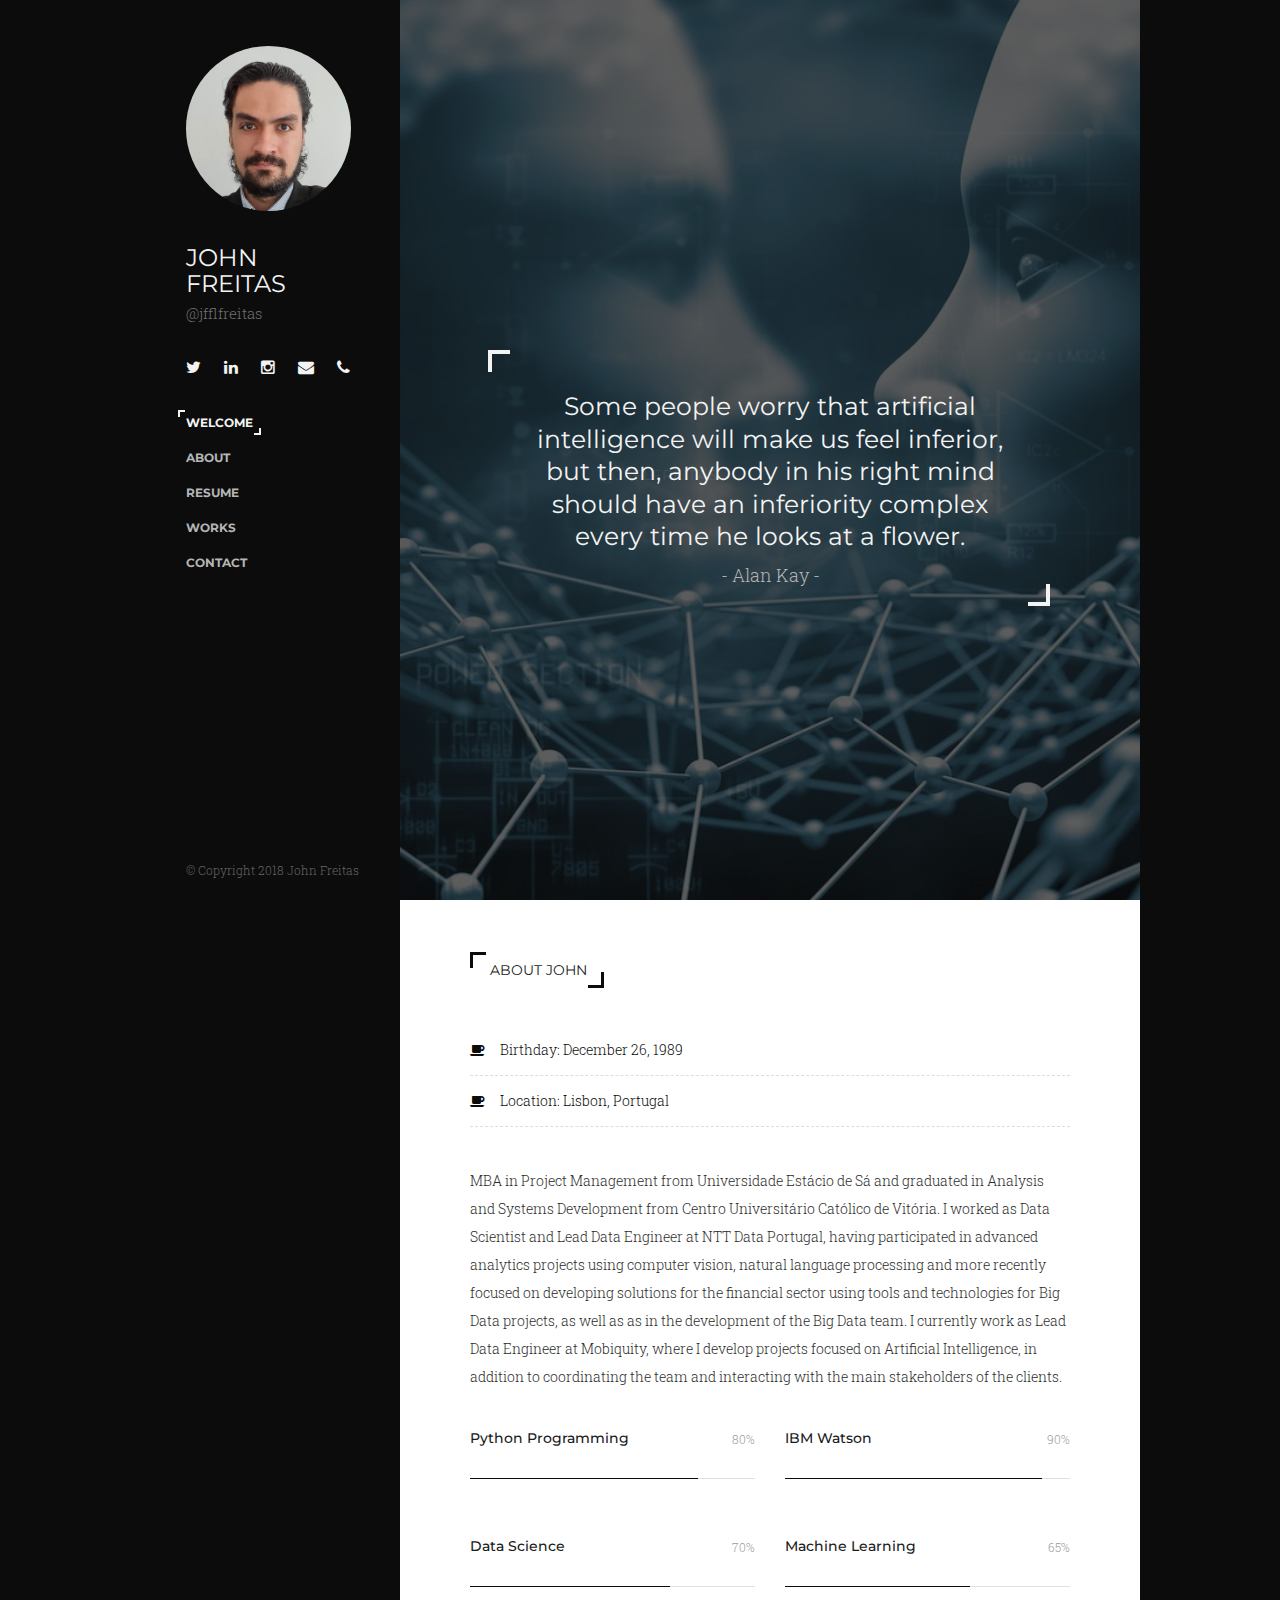
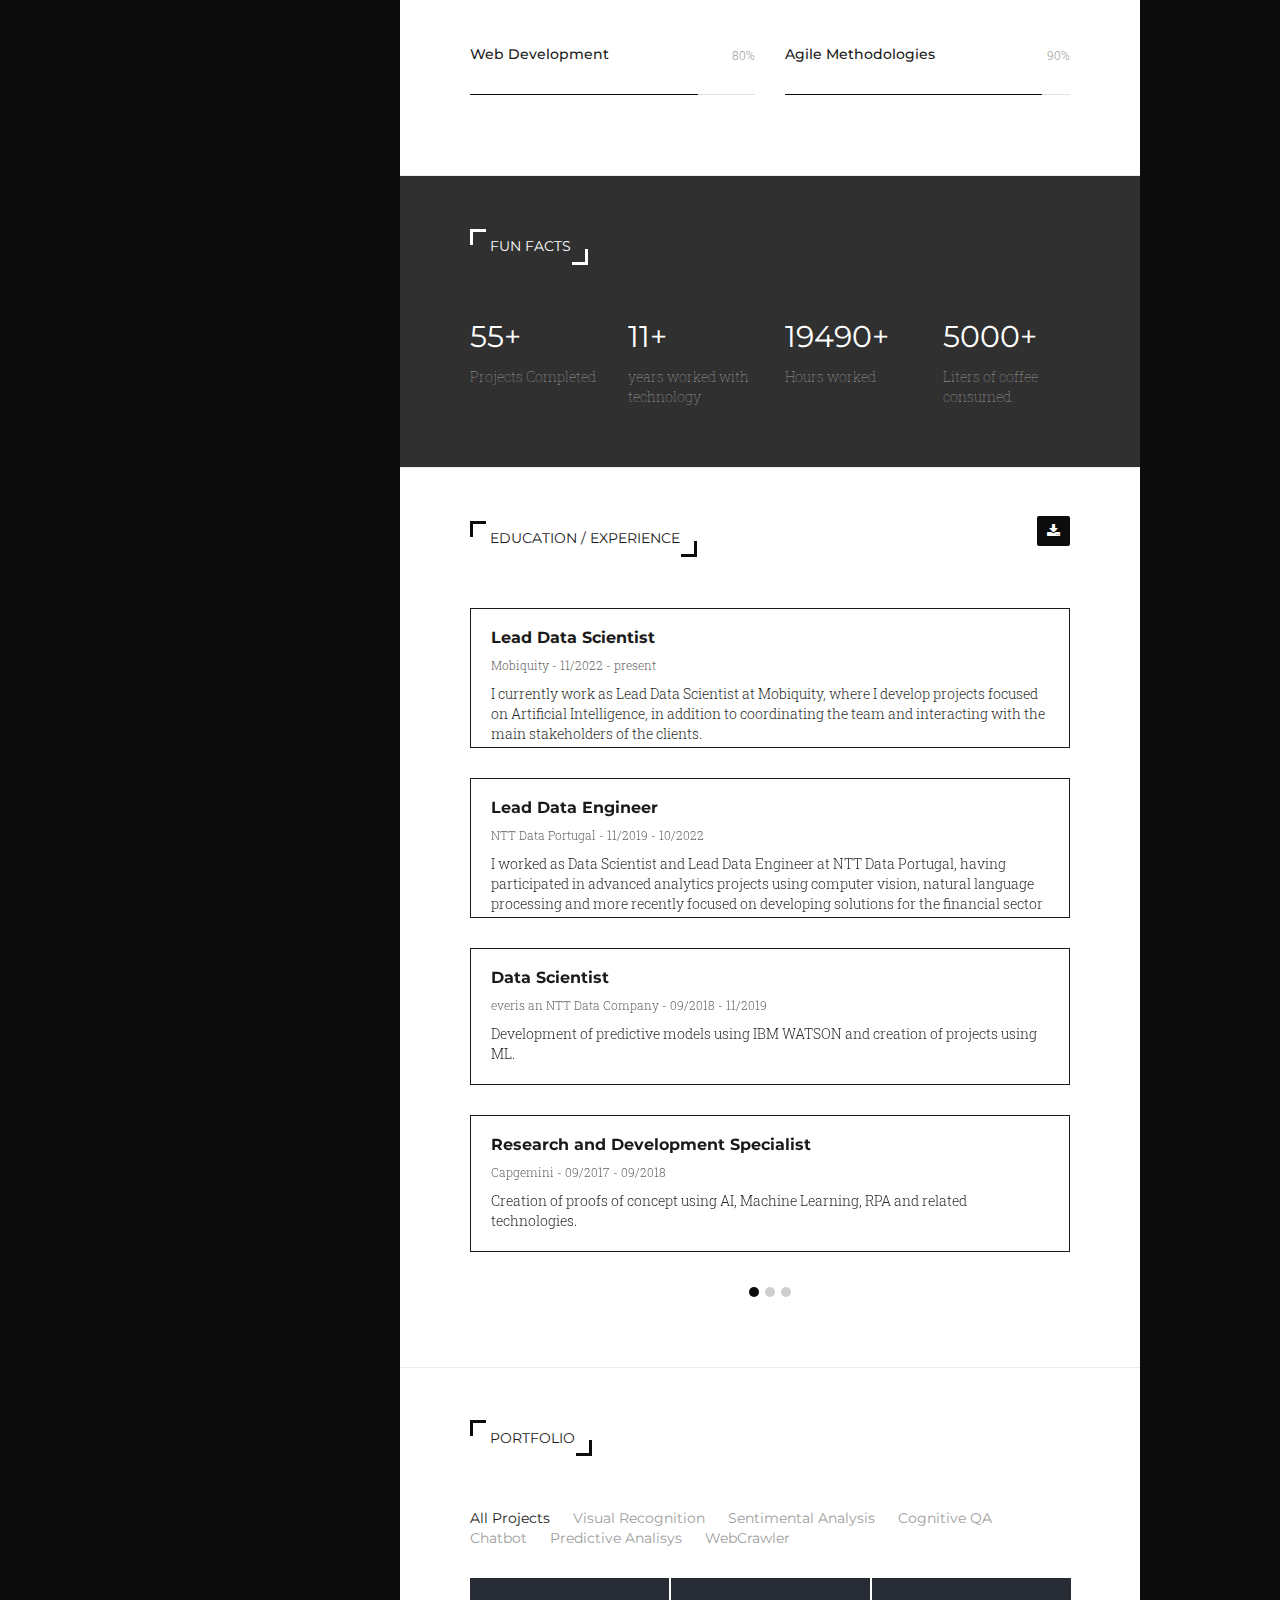
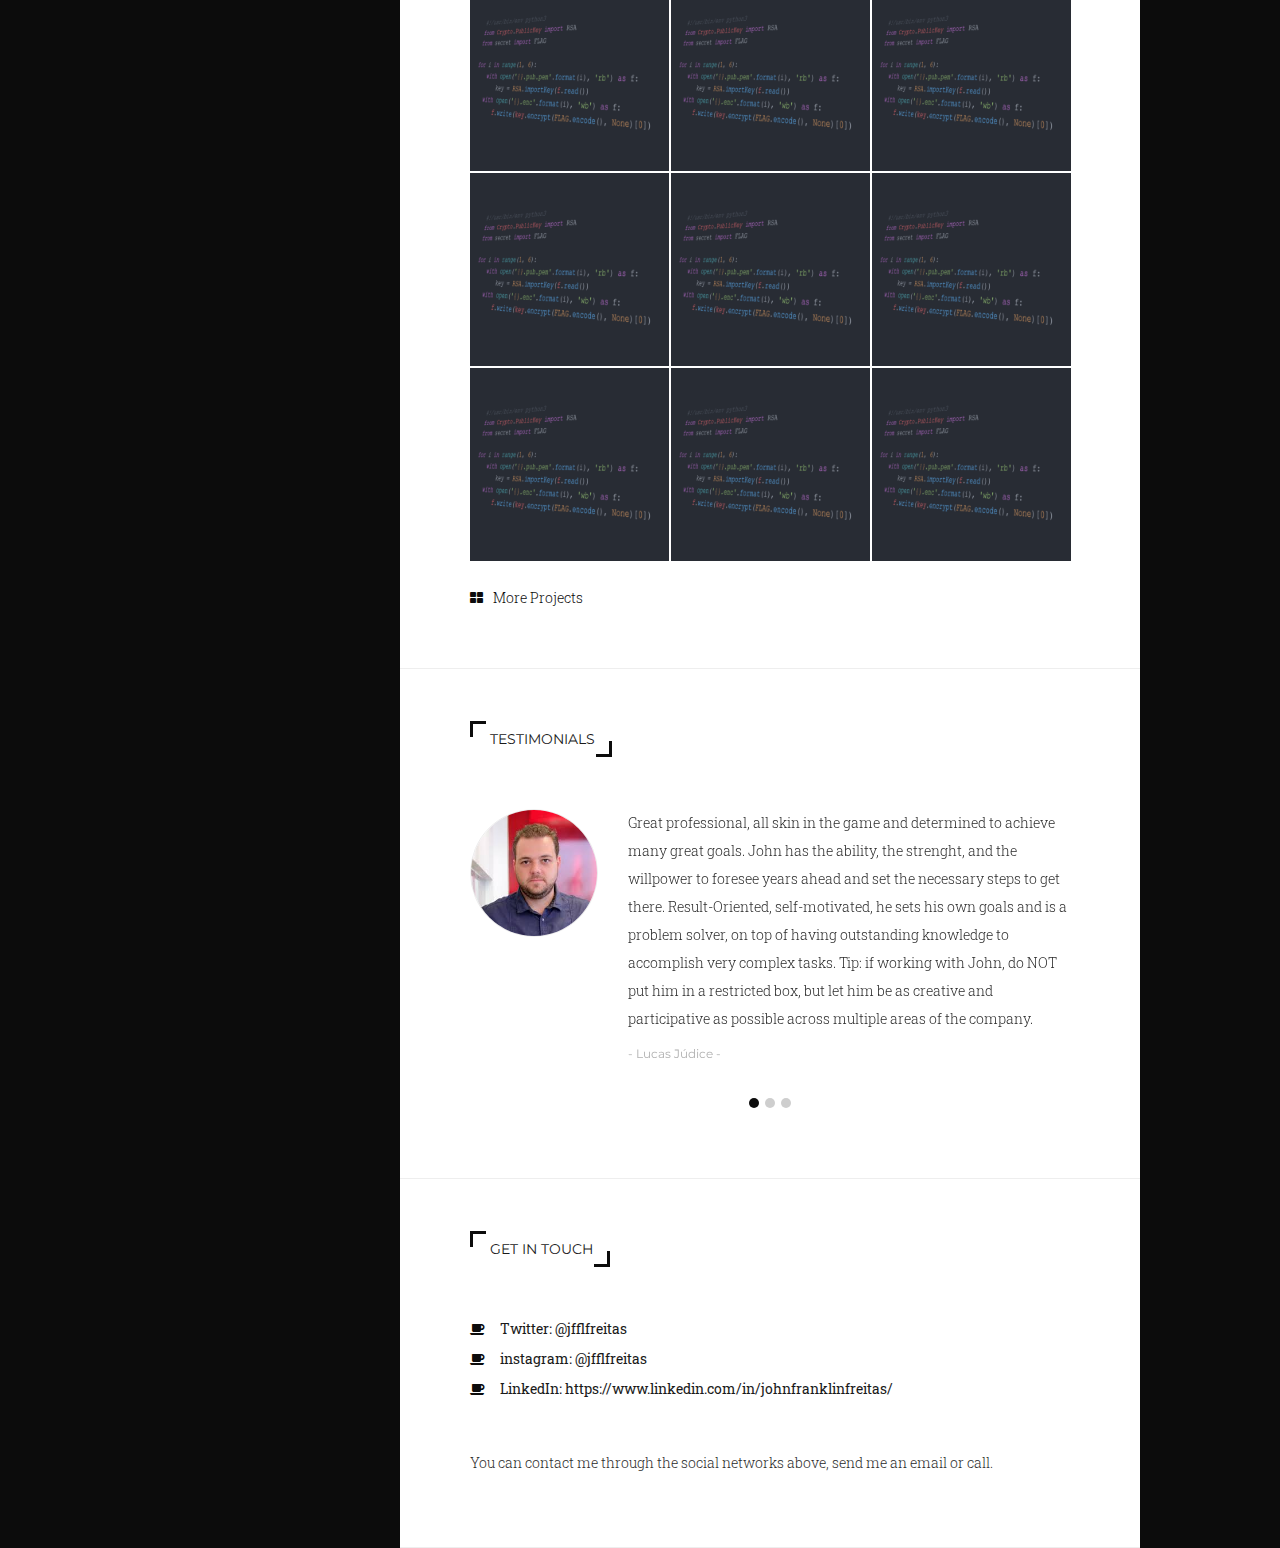
==== commit 583dacc0: "push 5" ====
--- a/index.html
+++ b/index.html
@@ -277,15 +277,15 @@
 								<p>I currently work as Lead Data Scientist at Mobiquity, where I develop projects focused on Artificial Intelligence, in addition to coordinating the team and interacting with the main stakeholders of the clients.</p>
 							</div>
 						</div>
-						<div class="col-md-6 col-sm-6 col-xs-12">
-							<div class="top-item resume-item">
+						<div class="col-md-12 col-sm-12 col-xs-12">
+							<div class="resume-item">
 								<h2>Lead Data Engineer</h2>
 								<span>NTT Data Portugal - 11/2019 - 10/2022</span>
 								<p>I worked as Data Scientist and Lead Data Engineer at NTT Data Portugal, having participated in advanced analytics projects using computer vision, natural language processing and more recently focused on developing solutions for the financial sector using tools and technologies for Big Data projects, as well as as in the development of the Big Data team.</p>
 							</div>
 						</div>
 
-						<div class="col-md-6 col-sm-6 col-xs-12">
+						<div class="col-md-12 col-sm-12 col-xs-12">
 							<div class="resume-item">
 								<h2>Data Scientist</h2>
 								<span>everis an NTT Data Company - 09/2018 - 11/2019</span>
@@ -293,7 +293,7 @@
 							</div>
 						</div>
 
-						<div class="col-md-6 col-sm-6 col-xs-12">
+						<div class="col-md-12 col-sm-12 col-xs-12">
 							<div class="resume-item">
 								<h2>Research and Development Specialist</h2>
 								<span>Capgemini - 09/2017 - 09/2018</span>
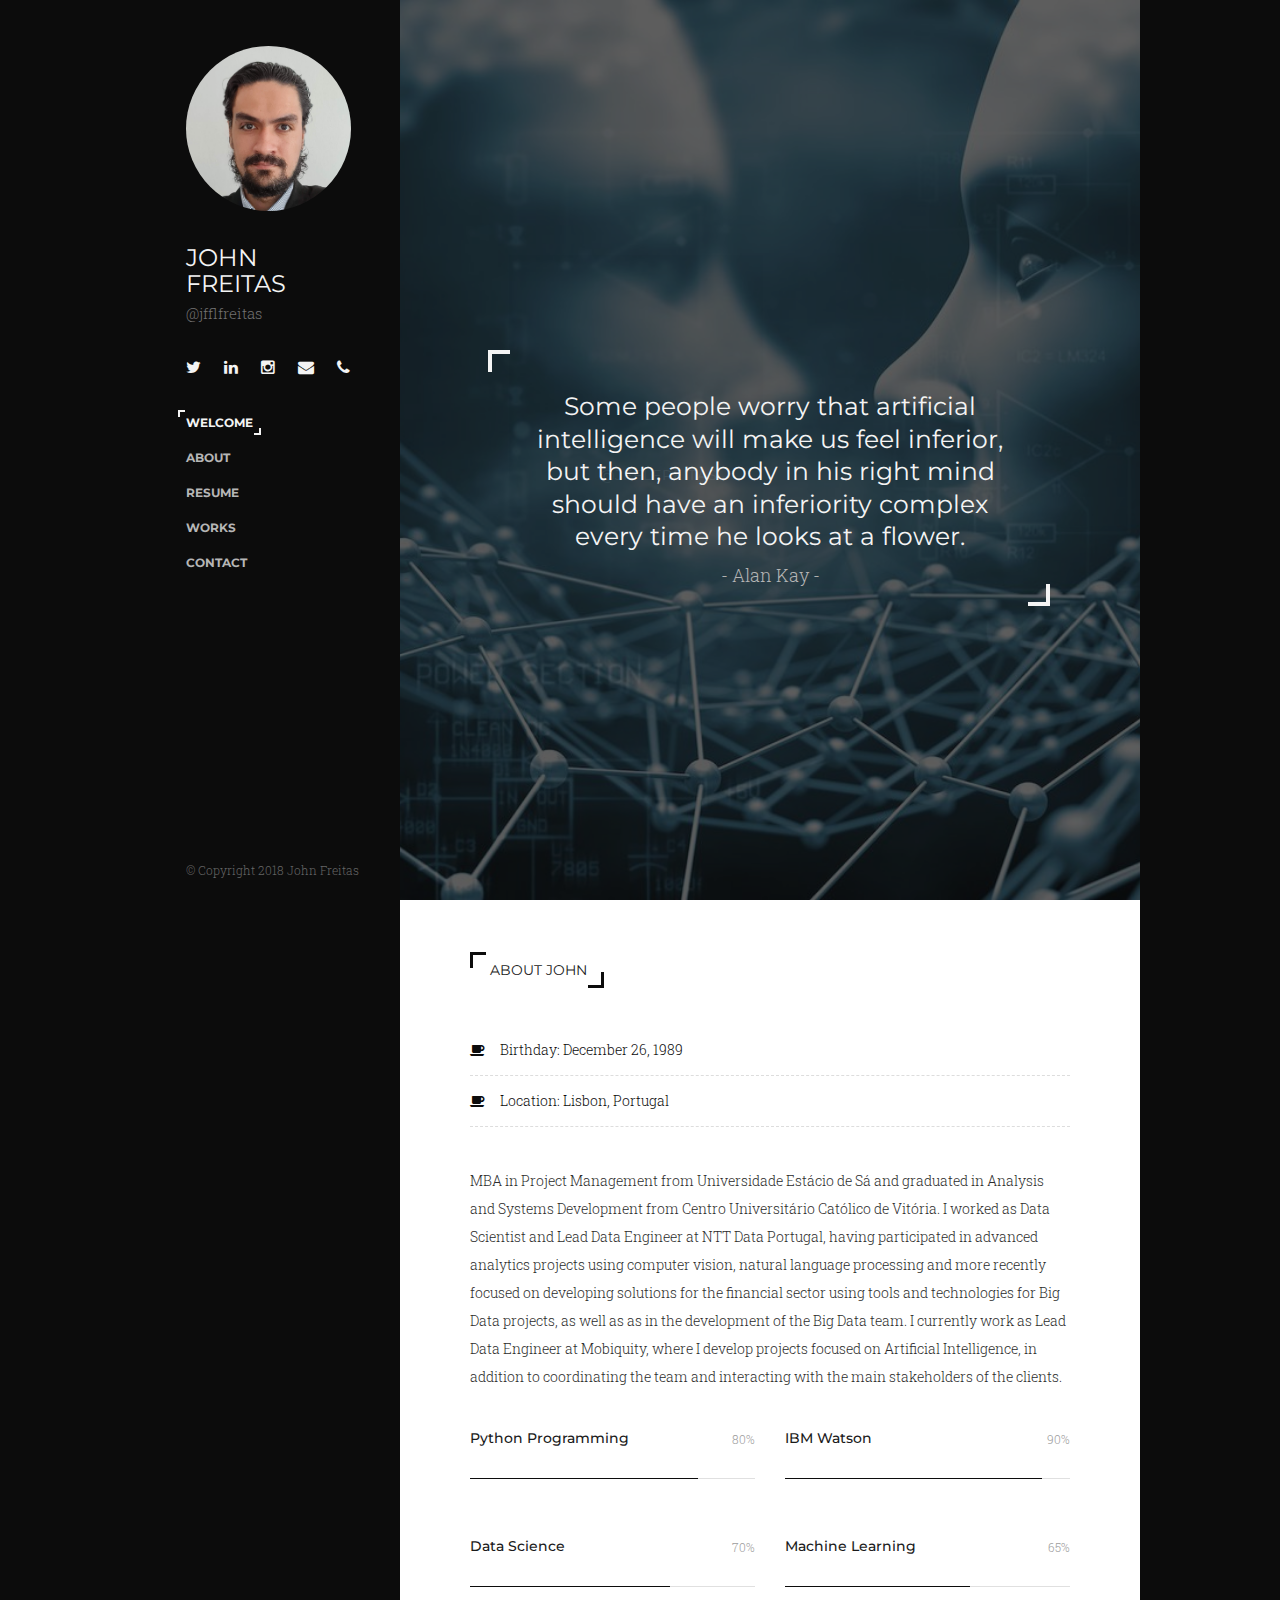
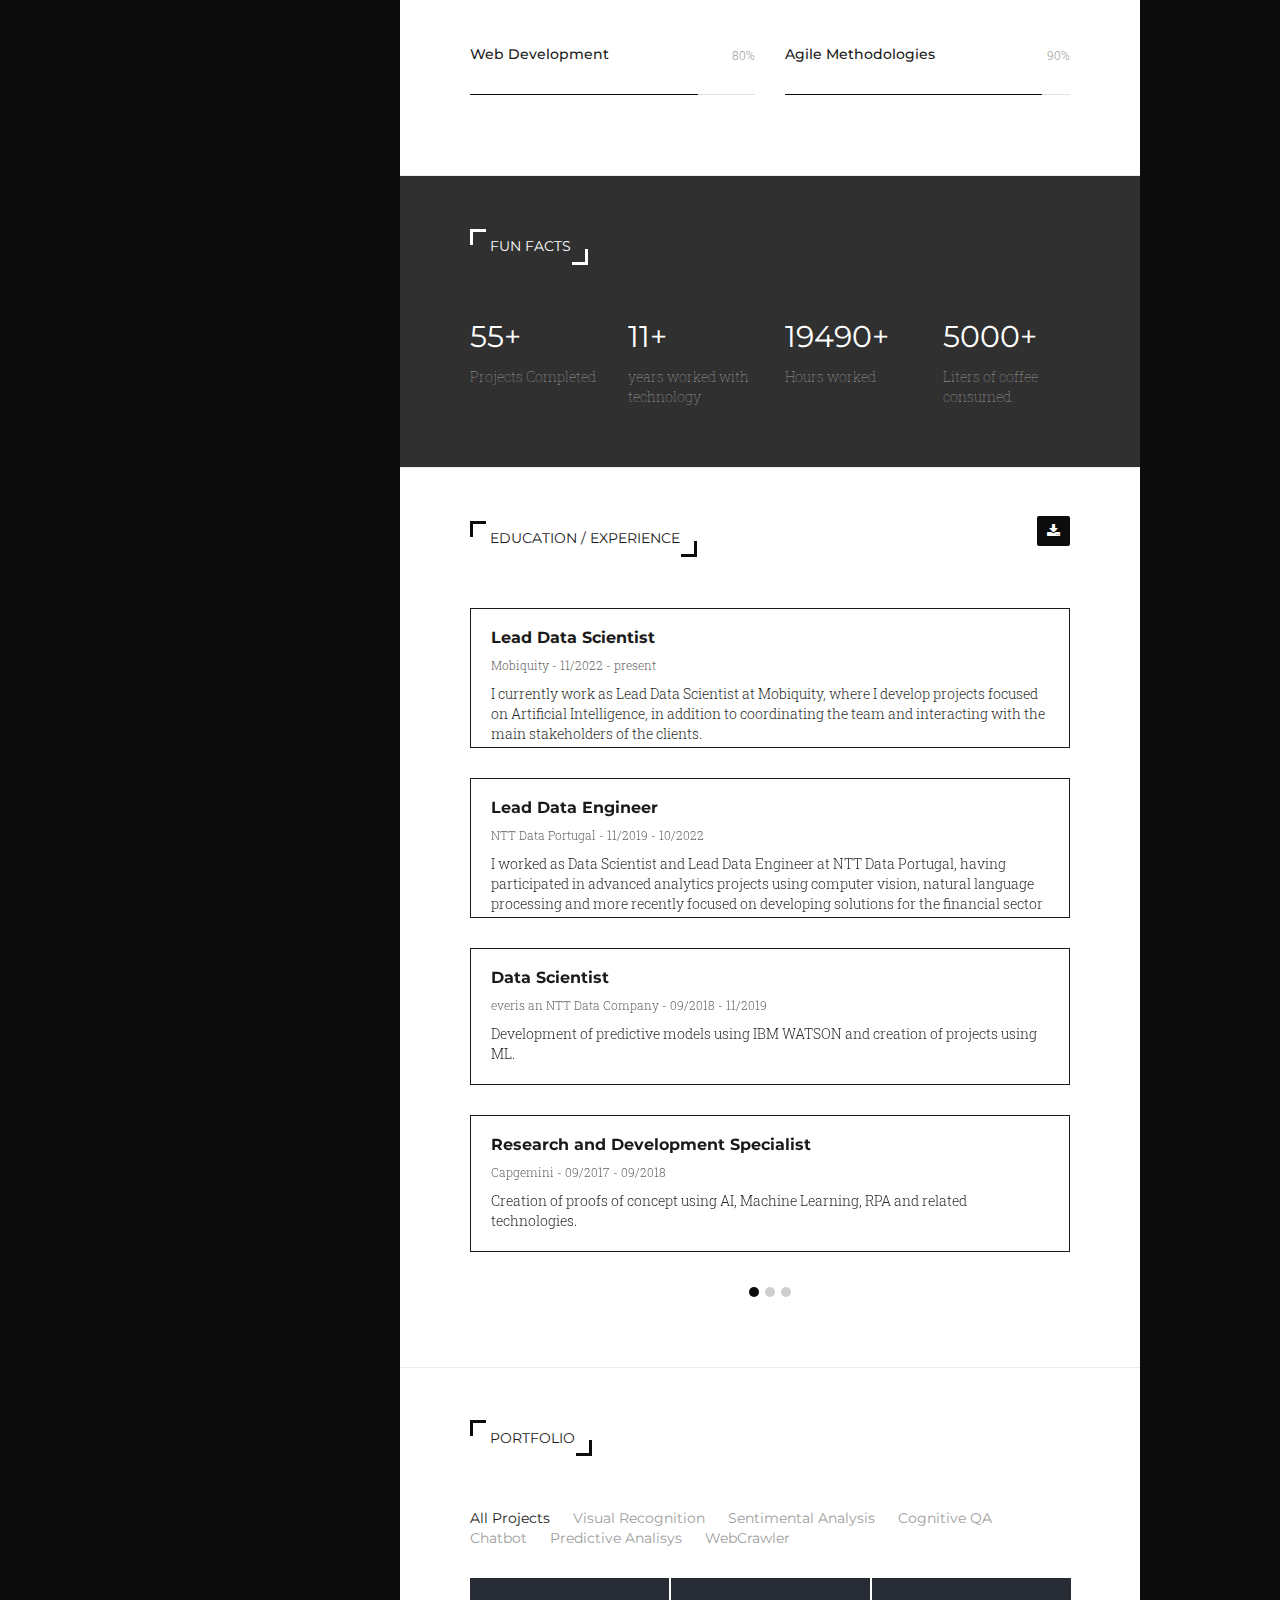
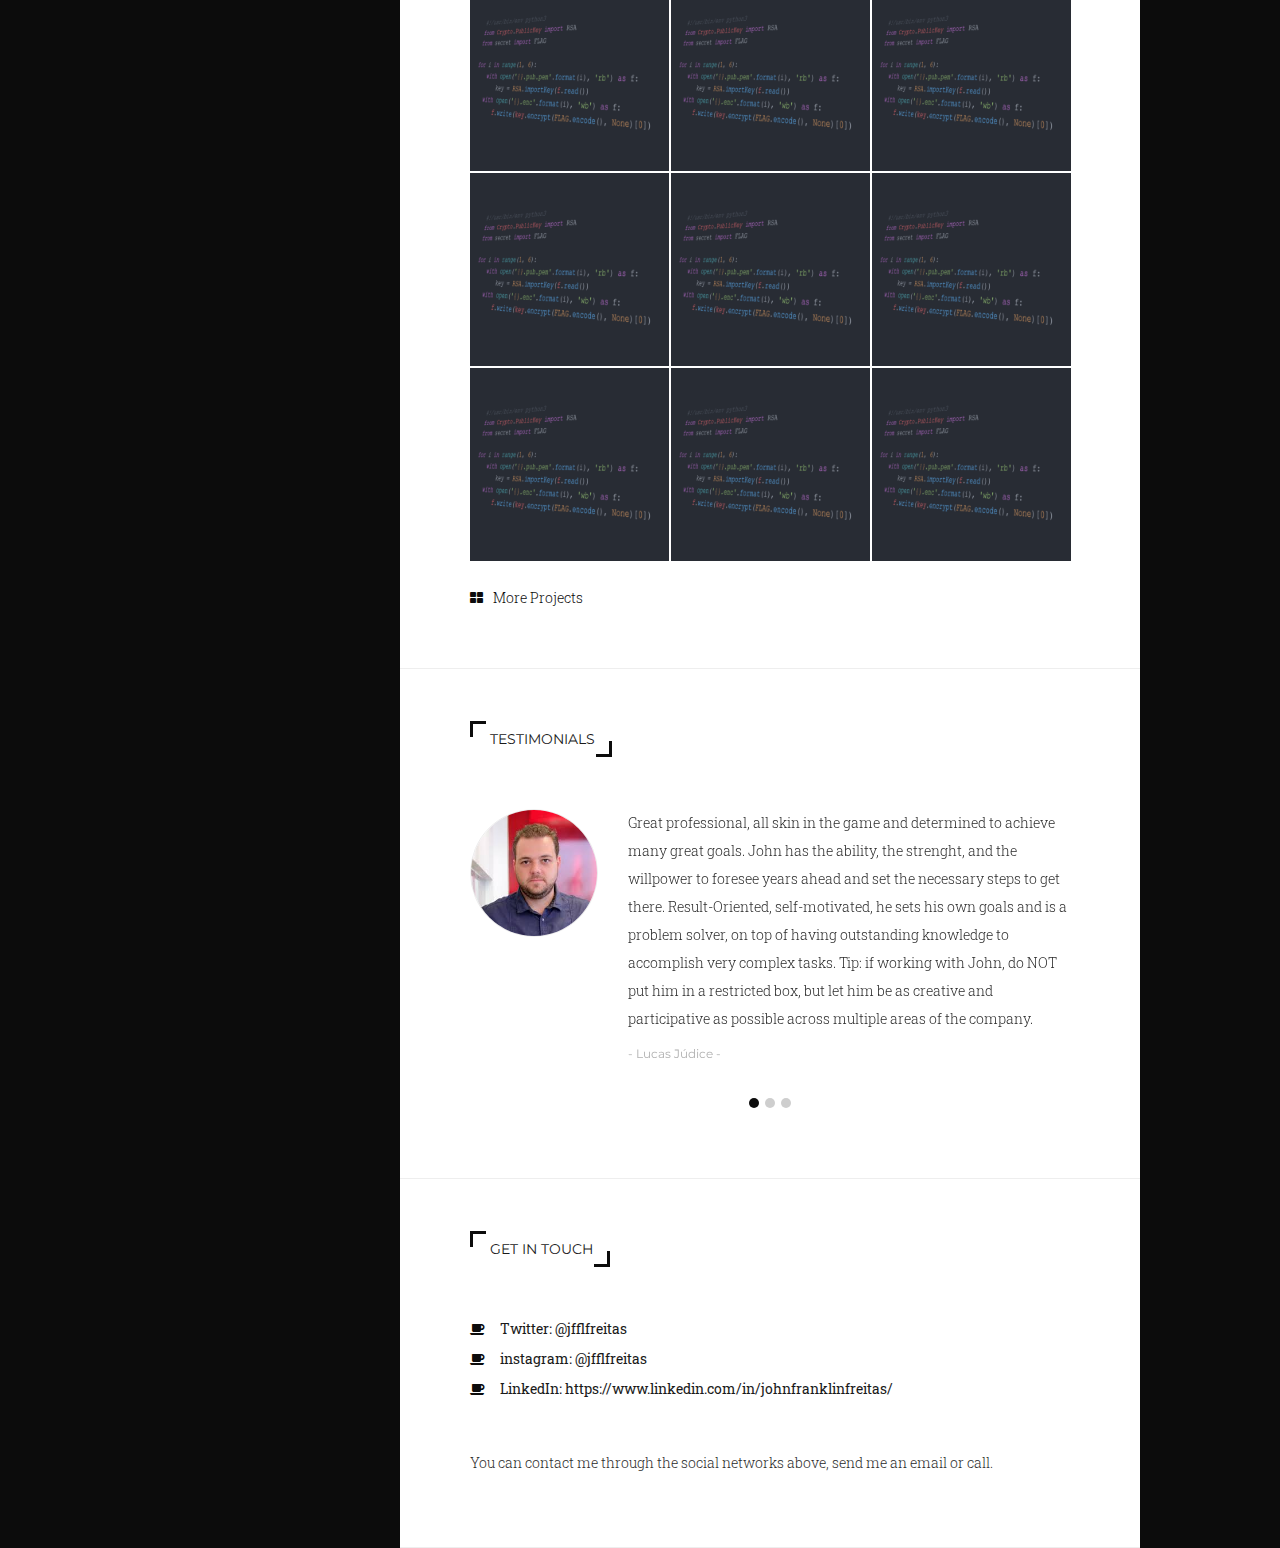
==== commit 22765140: "push  6" ====
--- a/index.html
+++ b/index.html
@@ -267,7 +267,7 @@
 
 				<!-- Carousel -->
 				<div class="resume-carousel">
-
+					<!-- Page 1 start -->
 					<div class="carousel-item">
 
 						<div class="col-md-12 col-sm-12 col-xs-12">
@@ -302,8 +302,10 @@
 						</div>
 
 					</div>
+					<!-- Page 1 End -->
+					<!-- Page 2 Start -->
 					<div class="carousel-item">
-						<div class="col-md-6 col-sm-6 col-xs-12">
+						<div class="col-md-12 col-sm-12 col-xs-12">
 							<div class="top-item resume-item">
 								<h2>Web Developer (Frellancer)</h2>
 								<span>Plasac Health - 07/2017 - 09/2017</span>
@@ -311,15 +313,15 @@
 							</div>
 						</div>
 
-						<div class="col-md-6 col-sm-6 col-xs-12">
-							<div class="top-item resume-item">
+						<div class="col-md-12 col-sm-12 col-xs-12">
+							<div class="resume-item">
 								<h2>Full Stack Developer (Frellancer)</h2>
 								<span>Moustache Agency - 04/2017 - 07/2017</span>
 								<p>Front-end and back-end development of institutional sites and virtual stores.</p>
 							</div>
 						</div>
 
-						<div class="col-md-6 col-sm-6 col-xs-12">
+						<div class="col-md-12 col-sm-12 col-xs-12">
 							<div class="resume-item">
 								<h2>Business Project Manager</h2>
 								<span>MidStage Ventures - 05/2015 - 03/2017</span>
@@ -327,7 +329,7 @@
 							</div>
 						</div>
 
-						<div class="col-md-6 col-sm-6 col-xs-12">
+						<div class="col-md-12 col-sm-12 col-xs-12">
 							<div class="resume-item">
 								<h2>Web and Mobile Developer</h2>
 								<span>Único Digital Agency - 02/2014 - 05/2015</span>
@@ -336,11 +338,11 @@
 						</div>
 
 					</div>
-					<!-- Page 1 End -->
-
+					<!-- Page 2 End -->
+					<!-- Page 3 Start -->
 					<div class="carousel-item">
 
-						<div class="col-md-6 col-sm-6 col-xs-12">
+						<div class="col-md-12 col-sm-12 col-xs-12">
 							<div class="top-item resume-item">
 								<h2>MBA in Project Management</h2>
 								<span>University Estácio de Sá - 04/2017 - 09/2018</span>
@@ -348,8 +350,8 @@
 							</div>
 						</div>
 
-						<div class="col-md-6 col-sm-6 col-xs-12">
-							<div class="top-item resume-item">
+						<div class="col-md-12 col-sm-12 col-xs-12">
+							<div class="resume-item">
 								<h2>Analysis and systems development.</h2>
 								<span>University Catholic of Vitória - 06/2010 - 12/2013</span>
 								<p>Technological Higher graduation.</p>
@@ -357,8 +359,7 @@
 						</div>
 
 					</div>
-					<!-- Page 2 end -->
-
+					<!-- Page 3 End -->
 				</div>
 				<!-- Carousel end -->
 
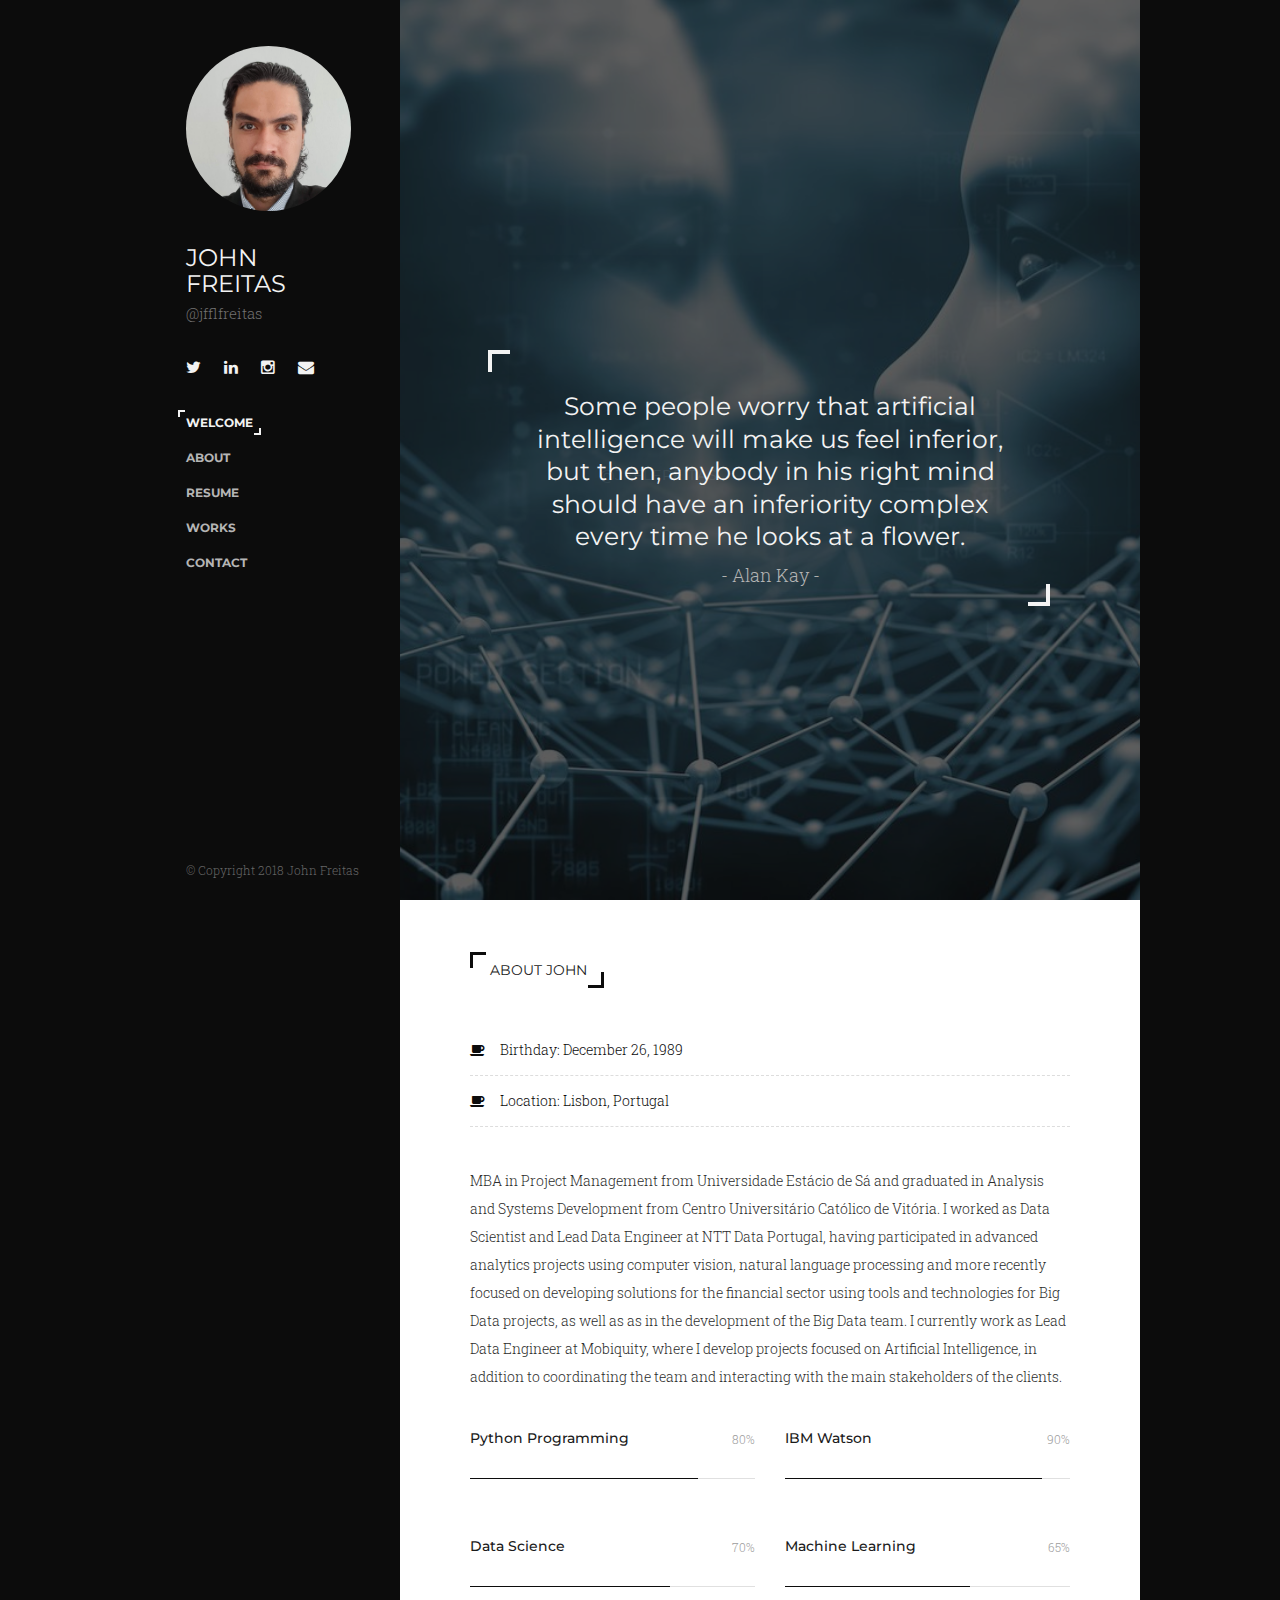
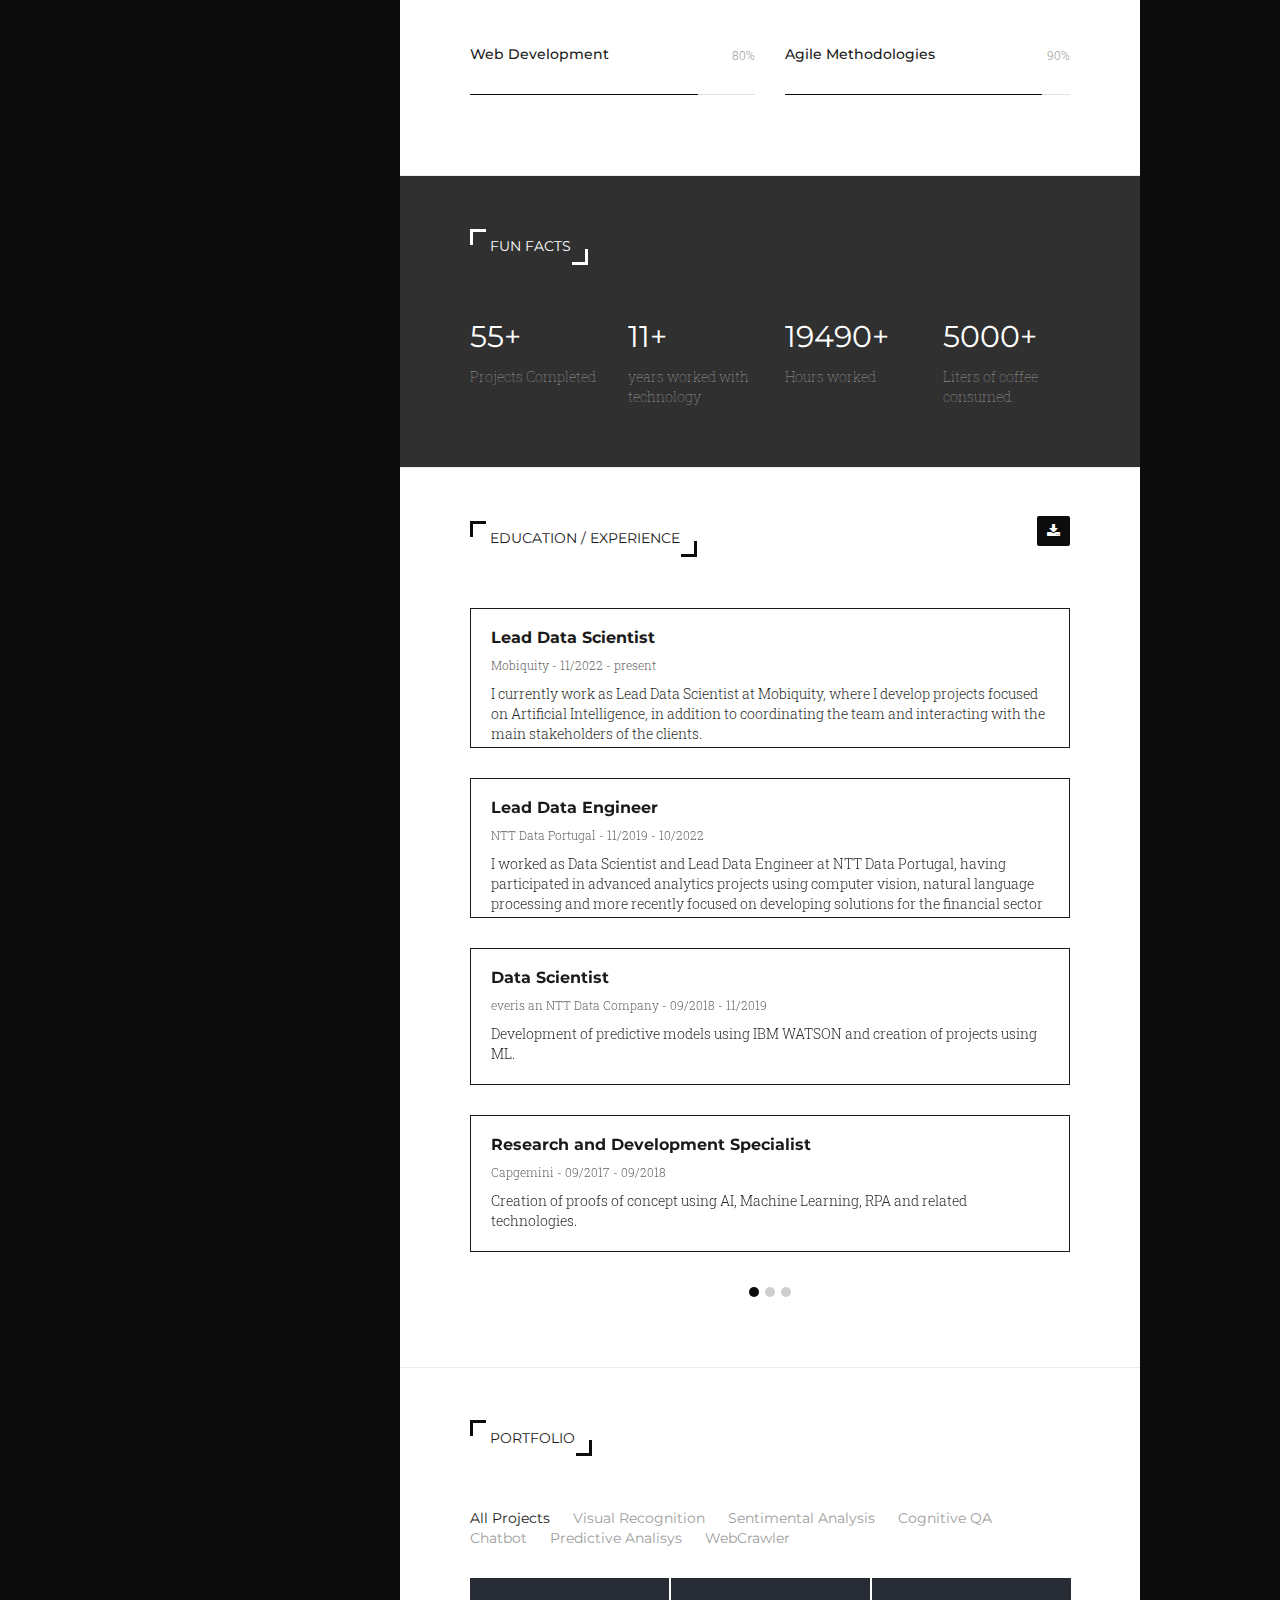
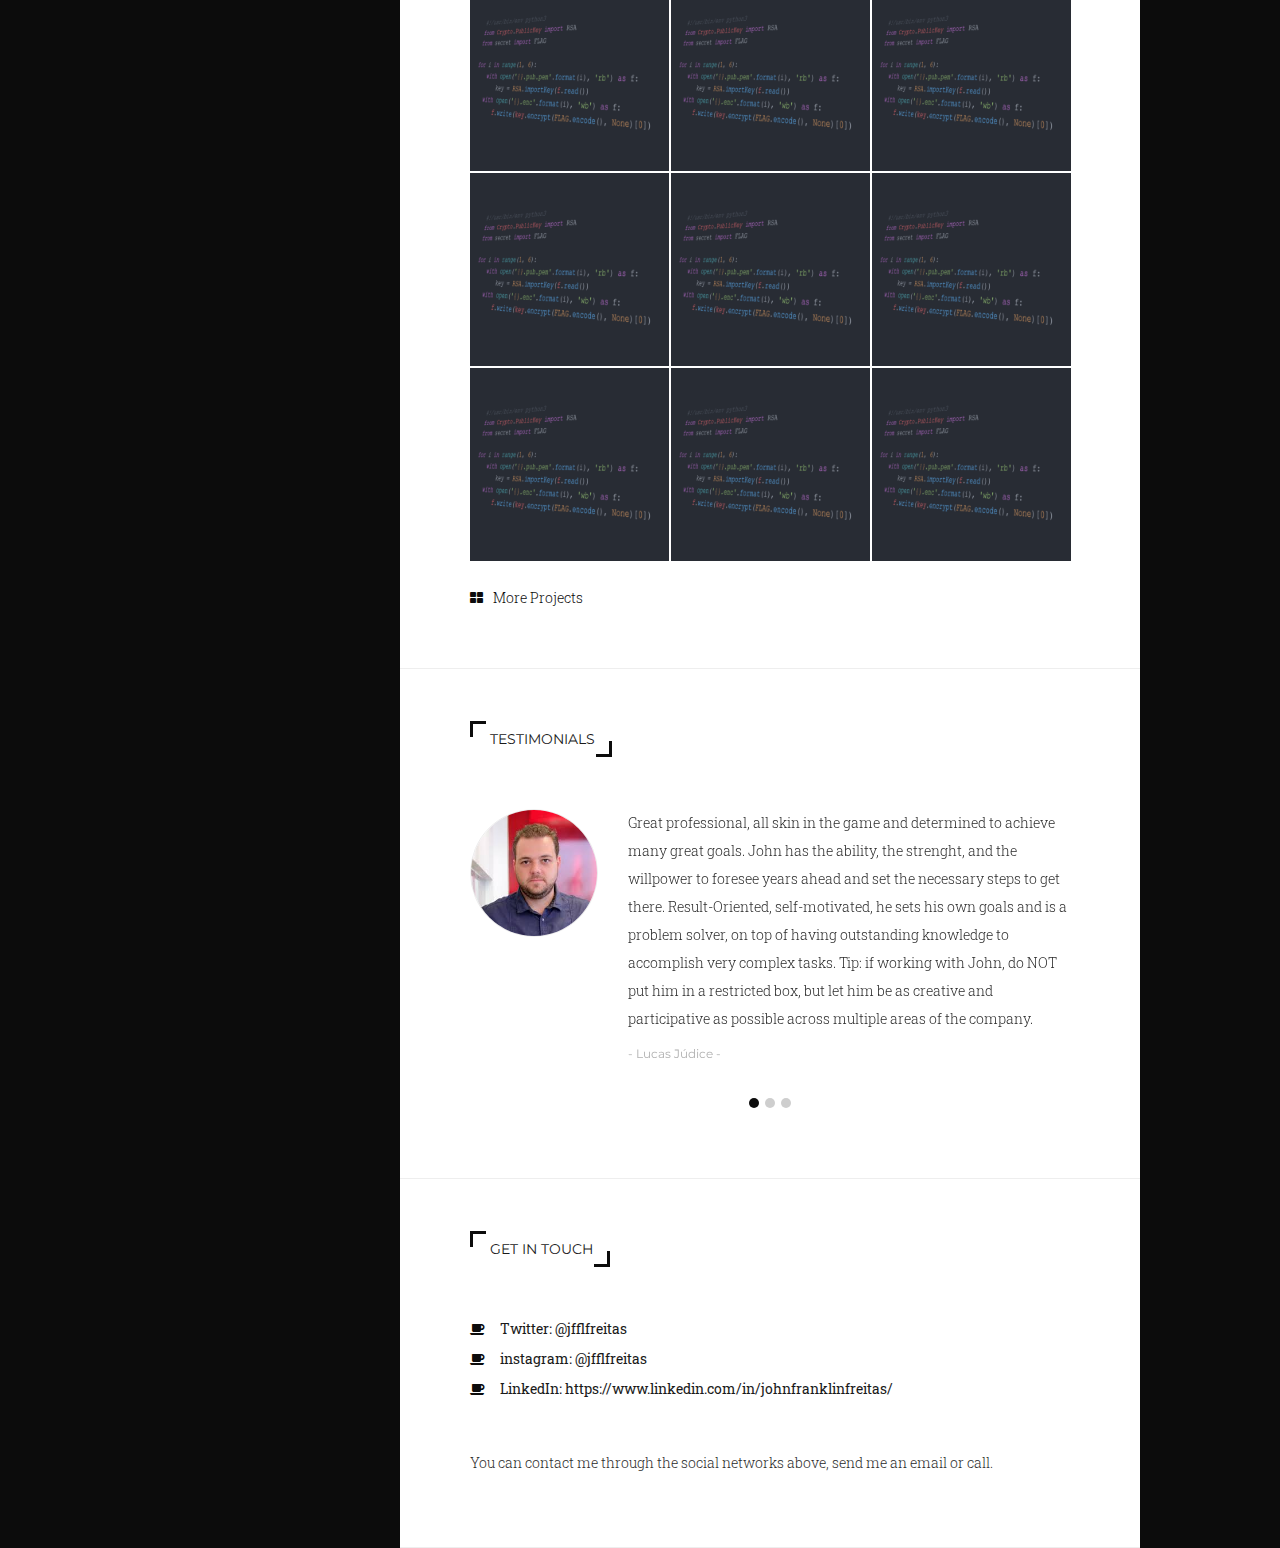
==== commit 3ff9e08a: "push 7" ====
--- a/index.html
+++ b/index.html
@@ -70,8 +70,7 @@
 				<li><a href="https://twitter.com/jfflfreitas/"><i class="fa fa-twitter" aria-hidden="true"></i></a></li>
 				<li><a href="https://www.linkedin.com/in/johnfranklinfreitas/"><i class="fa fa-linkedin" aria-hidden="true"></i></a></li>
 				<li><a href="https://www.instagram.com/jfflfreitas/"><i class="fa fa-instagram" aria-hidden="true"></i></a></li>
-				<li><a href="mailto:johnfranklin.freitas@gmail.com?Subject=Contact"><i class="fa fa-envelope" aria-hidden="true"></i></a></li>
-				<li><a href="tel:55-11-97243-5009"><i class="fa fa-phone" aria-hidden="true"></i></a></li>
+				<li><a href="mailto:johnfranklin.freitas@gmail.com?Subject=Contact from personal portifolio"><i class="fa fa-envelope" aria-hidden="true"></i></a></li>
 			</ul>
 		</div>
 		<!-- Social Icons end -->
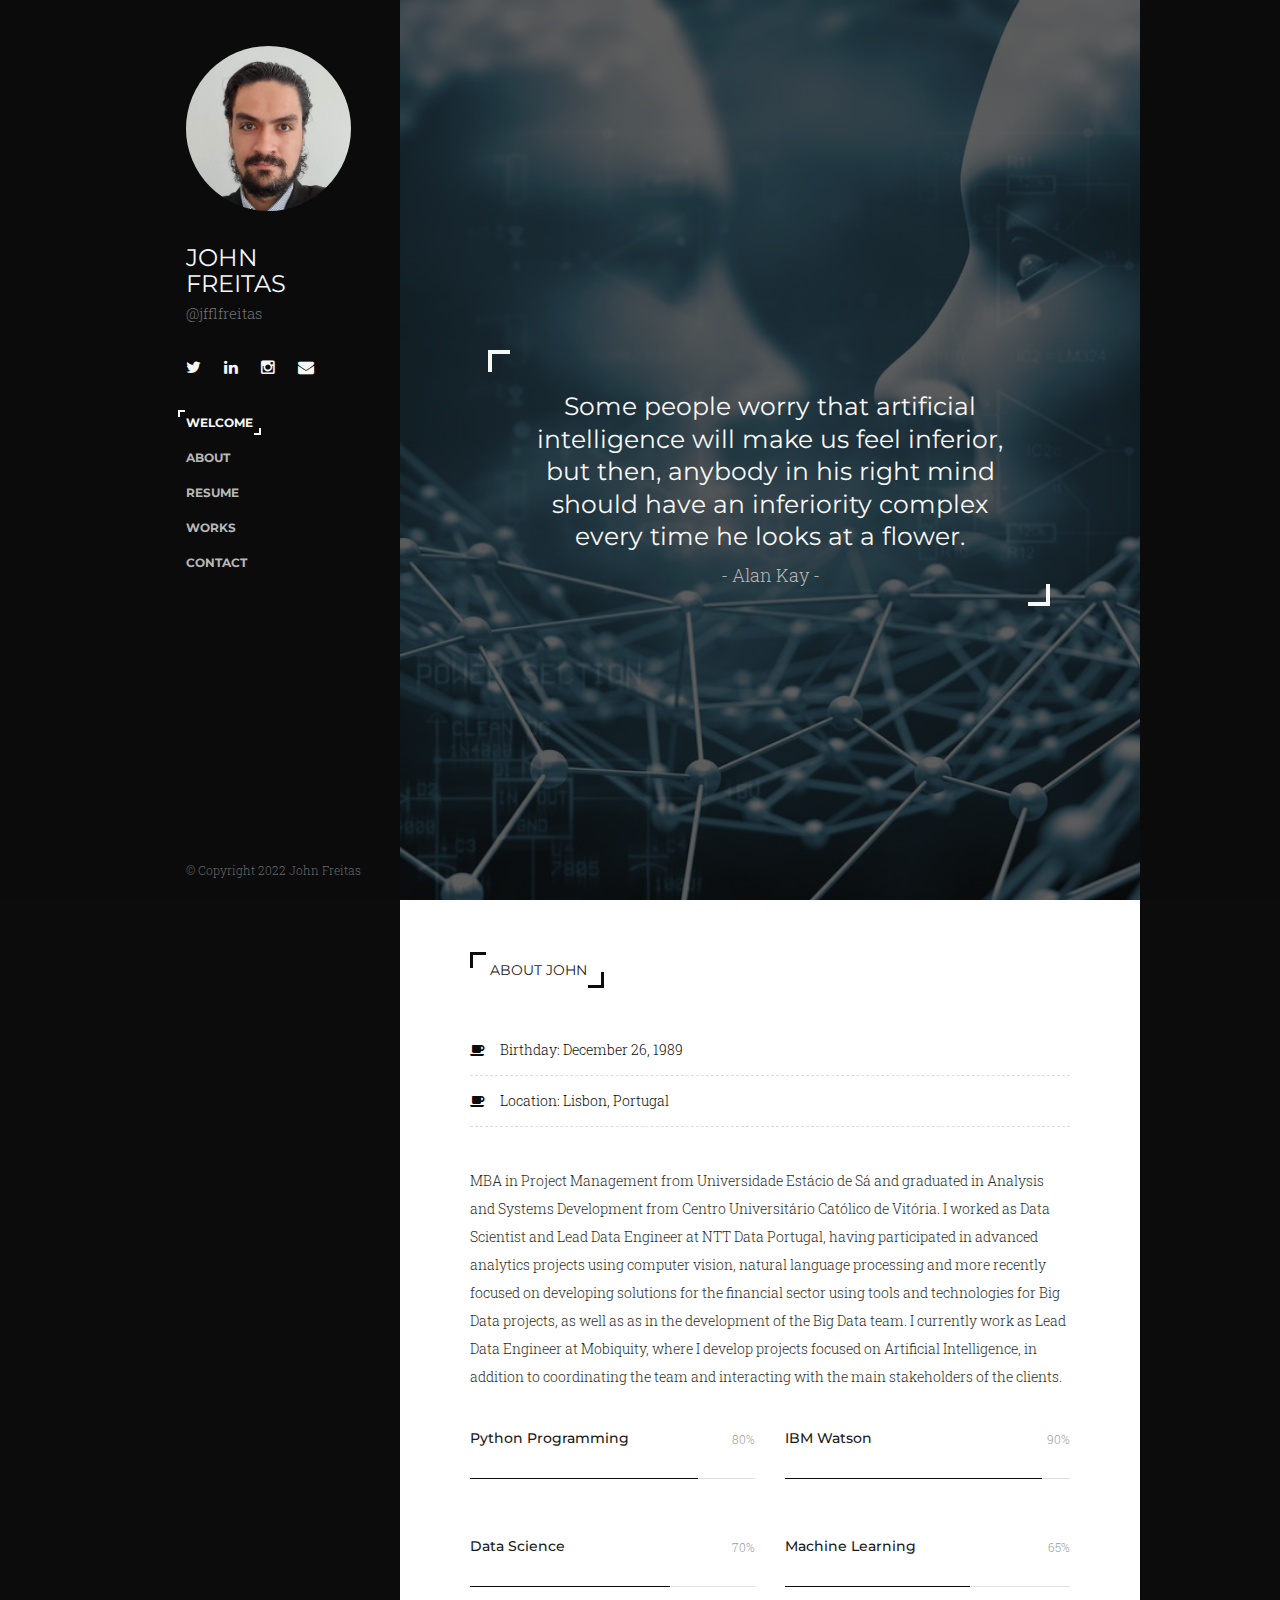
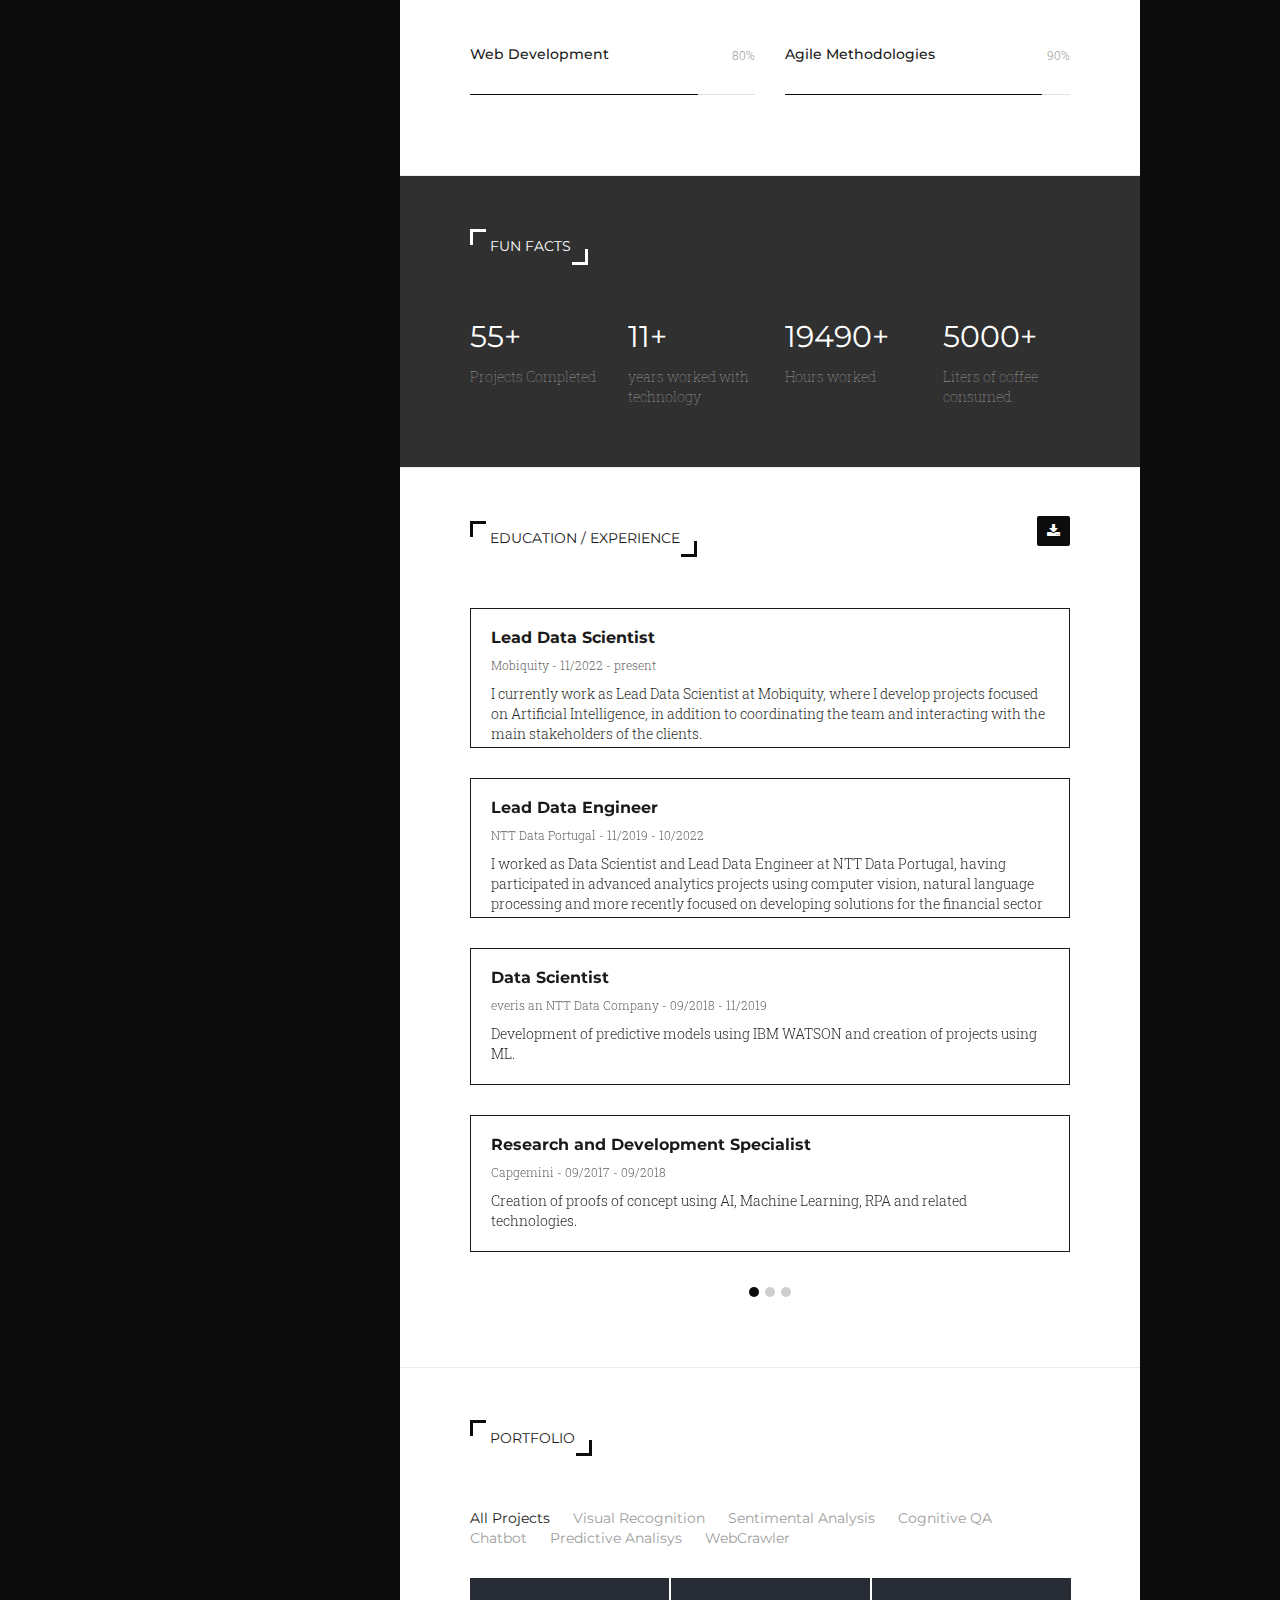
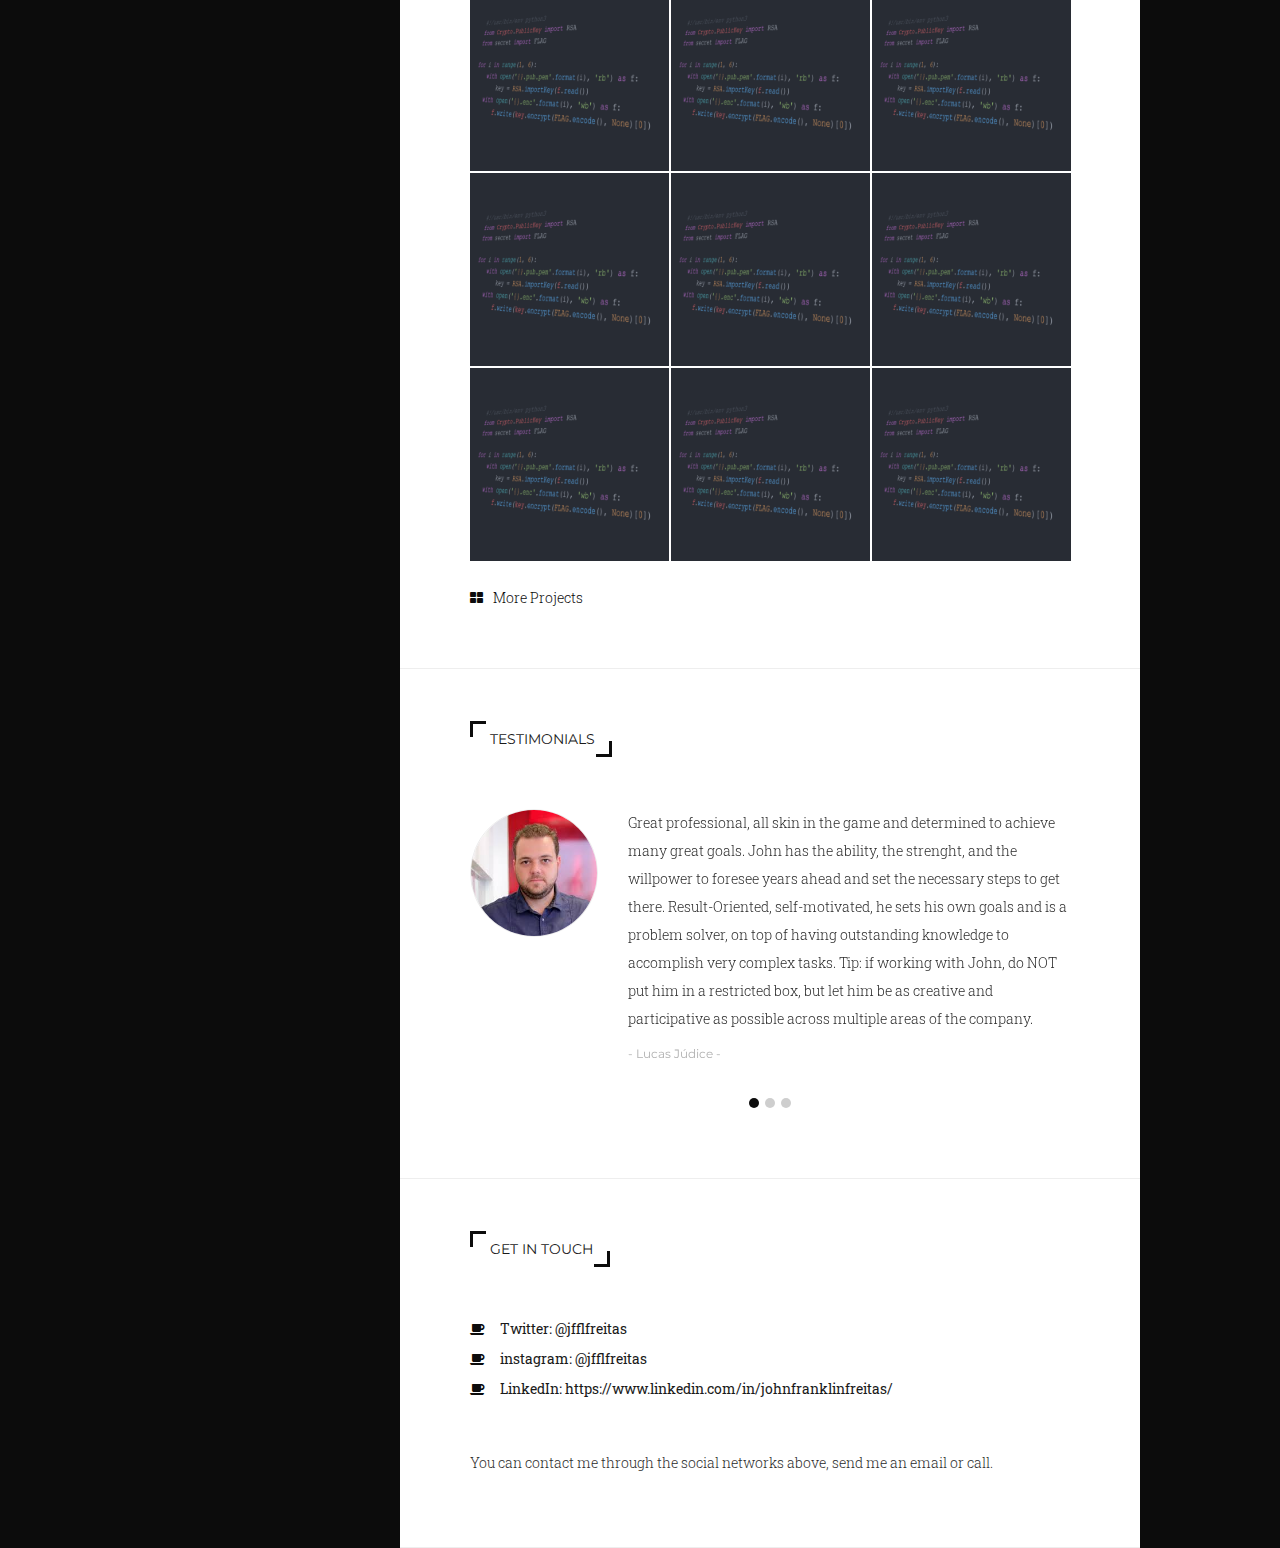
==== commit 3bb9ef01: "push 8" ====
--- a/index.html
+++ b/index.html
@@ -89,7 +89,7 @@
 		
 		<!-- Footer Copyright -->
 		<div class="copyright">
-			<span>© Copyright 2018 John Freitas</span>
+			<span>© Copyright 2022 John Freitas</span>
 		</div>
 		<!-- Footer Copyright end -->
 
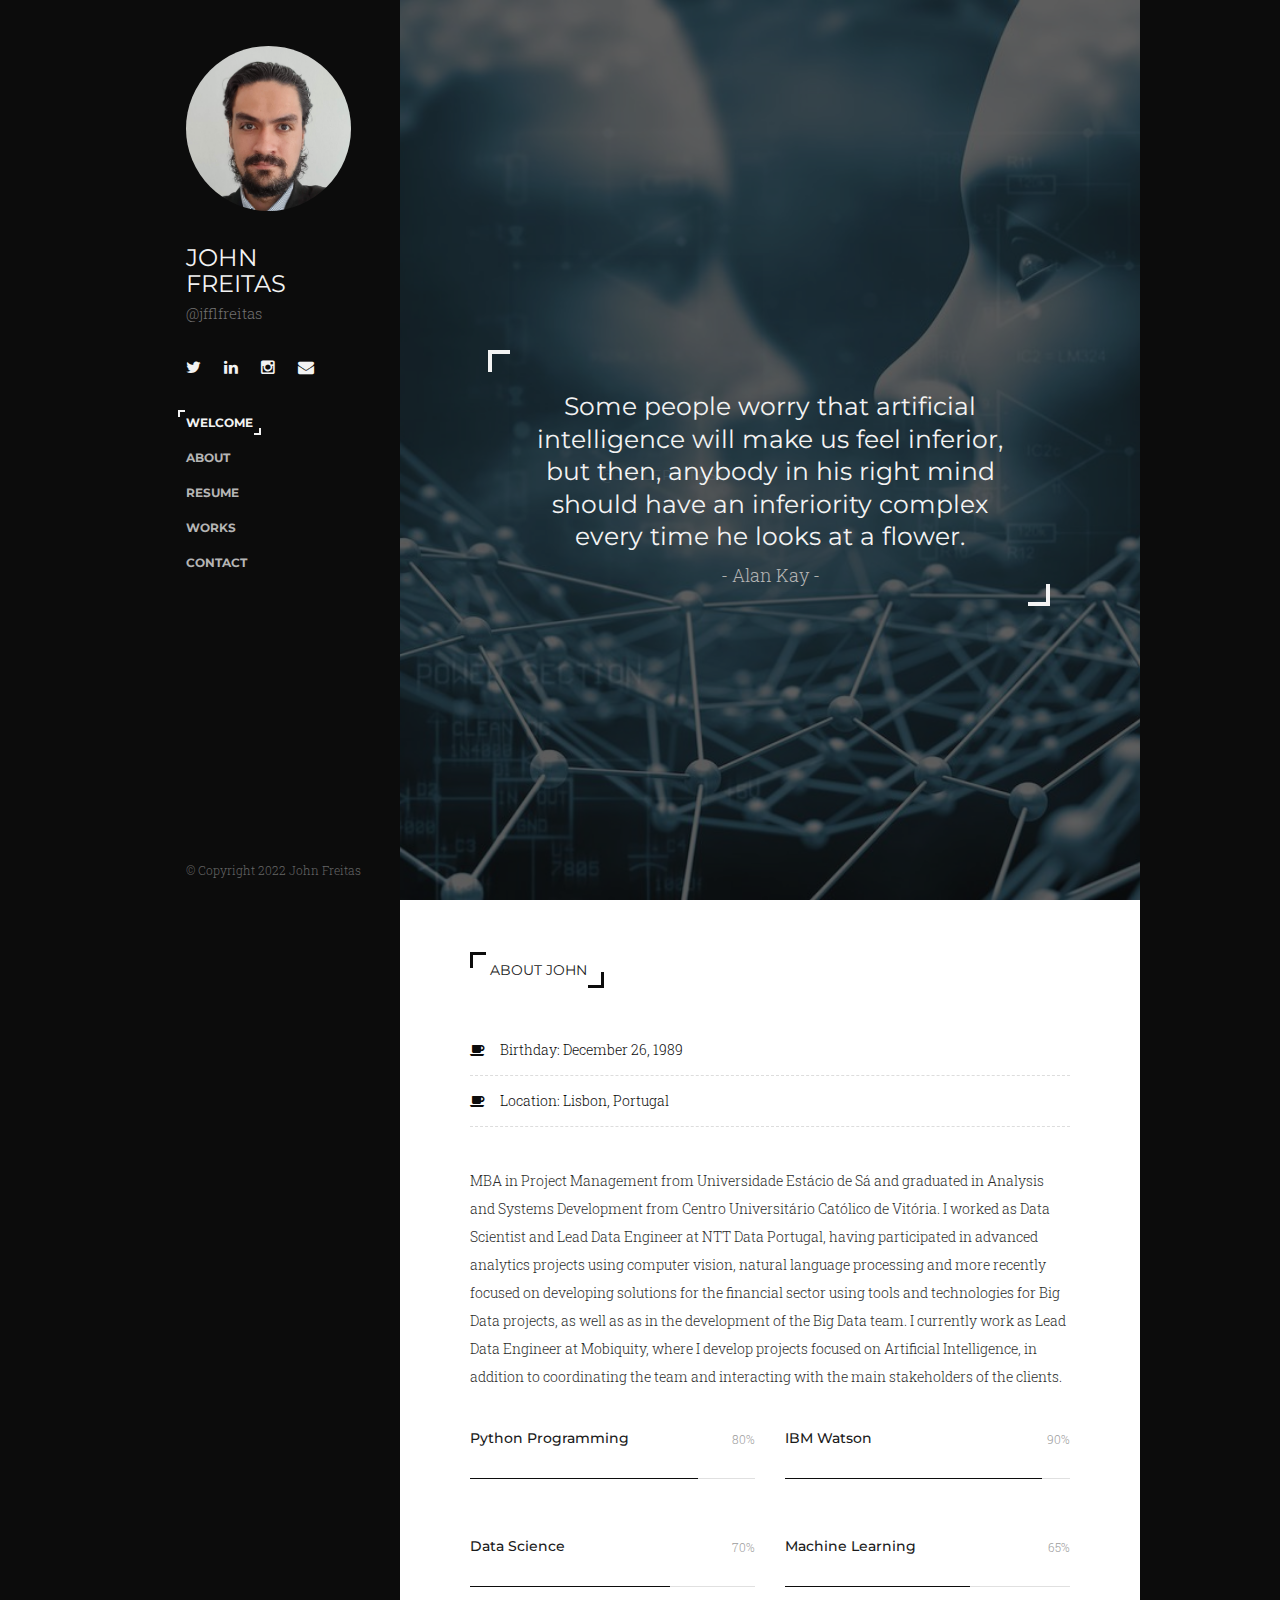
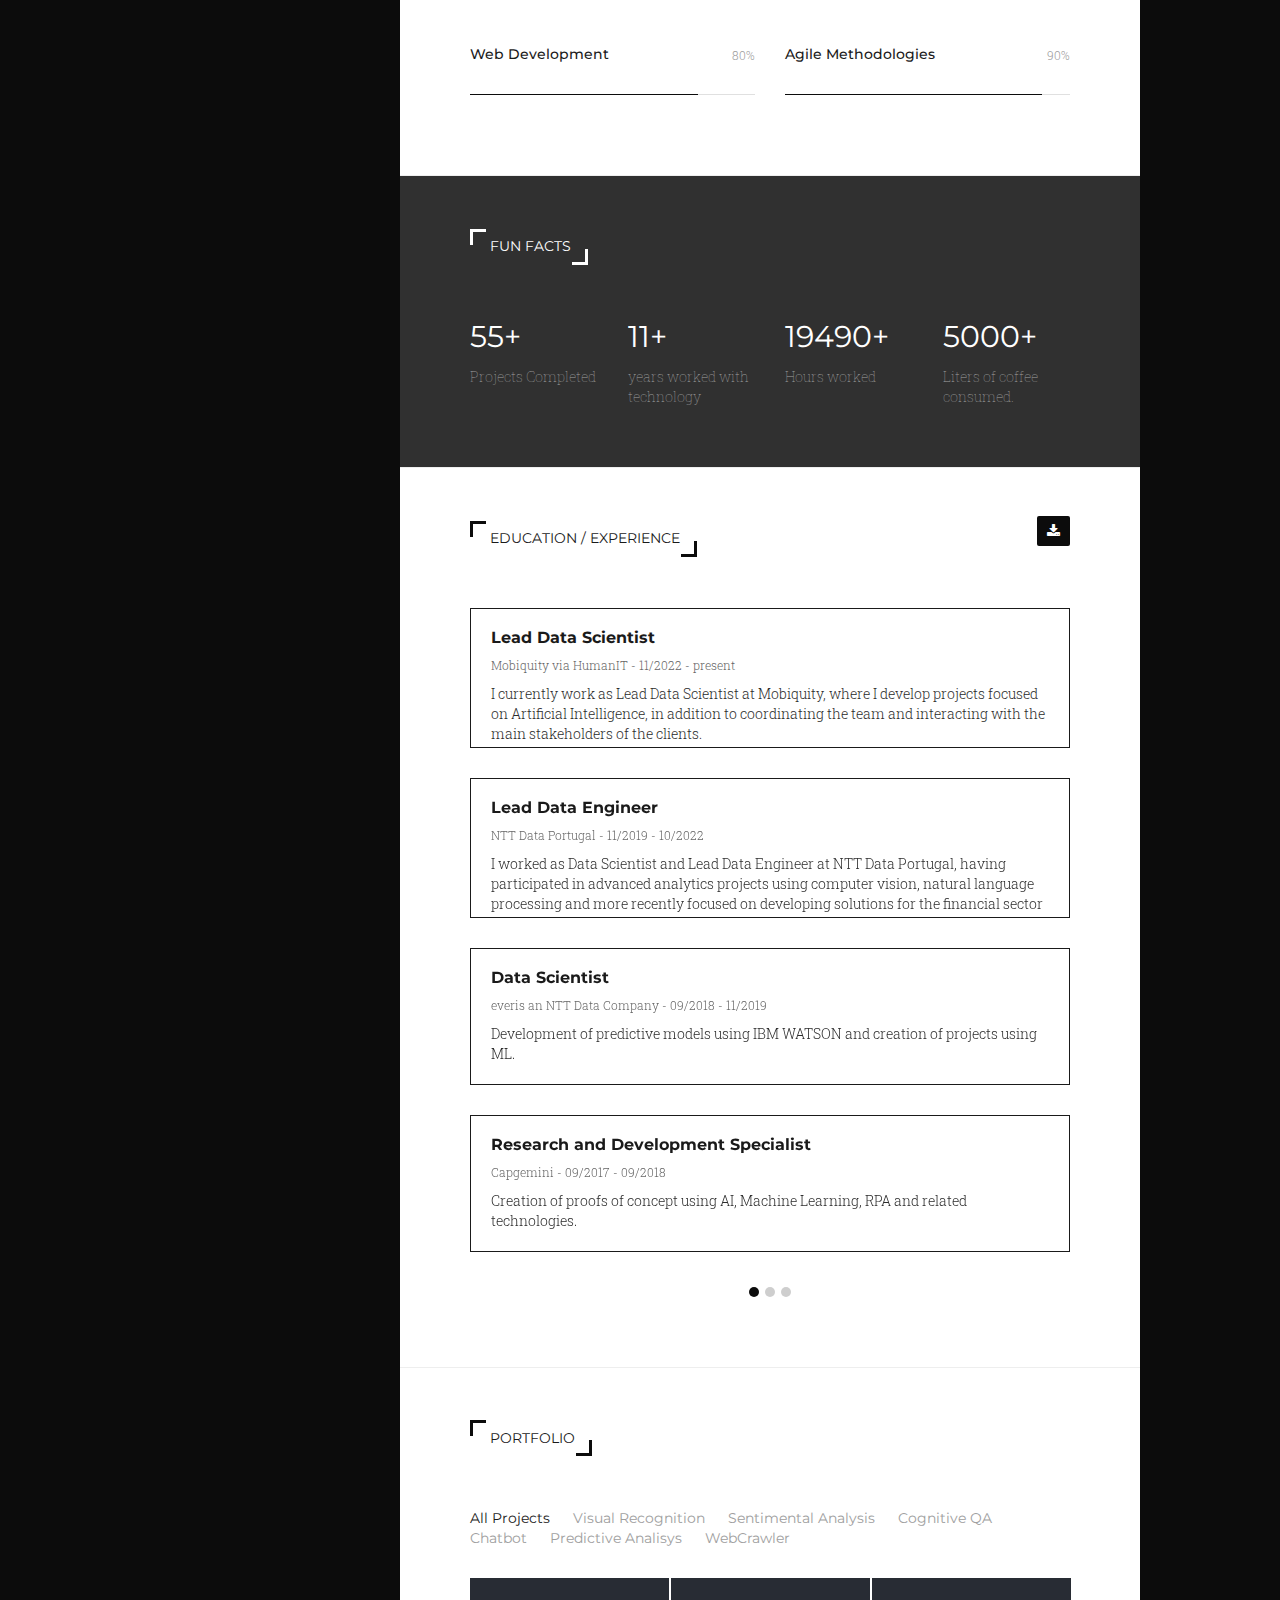
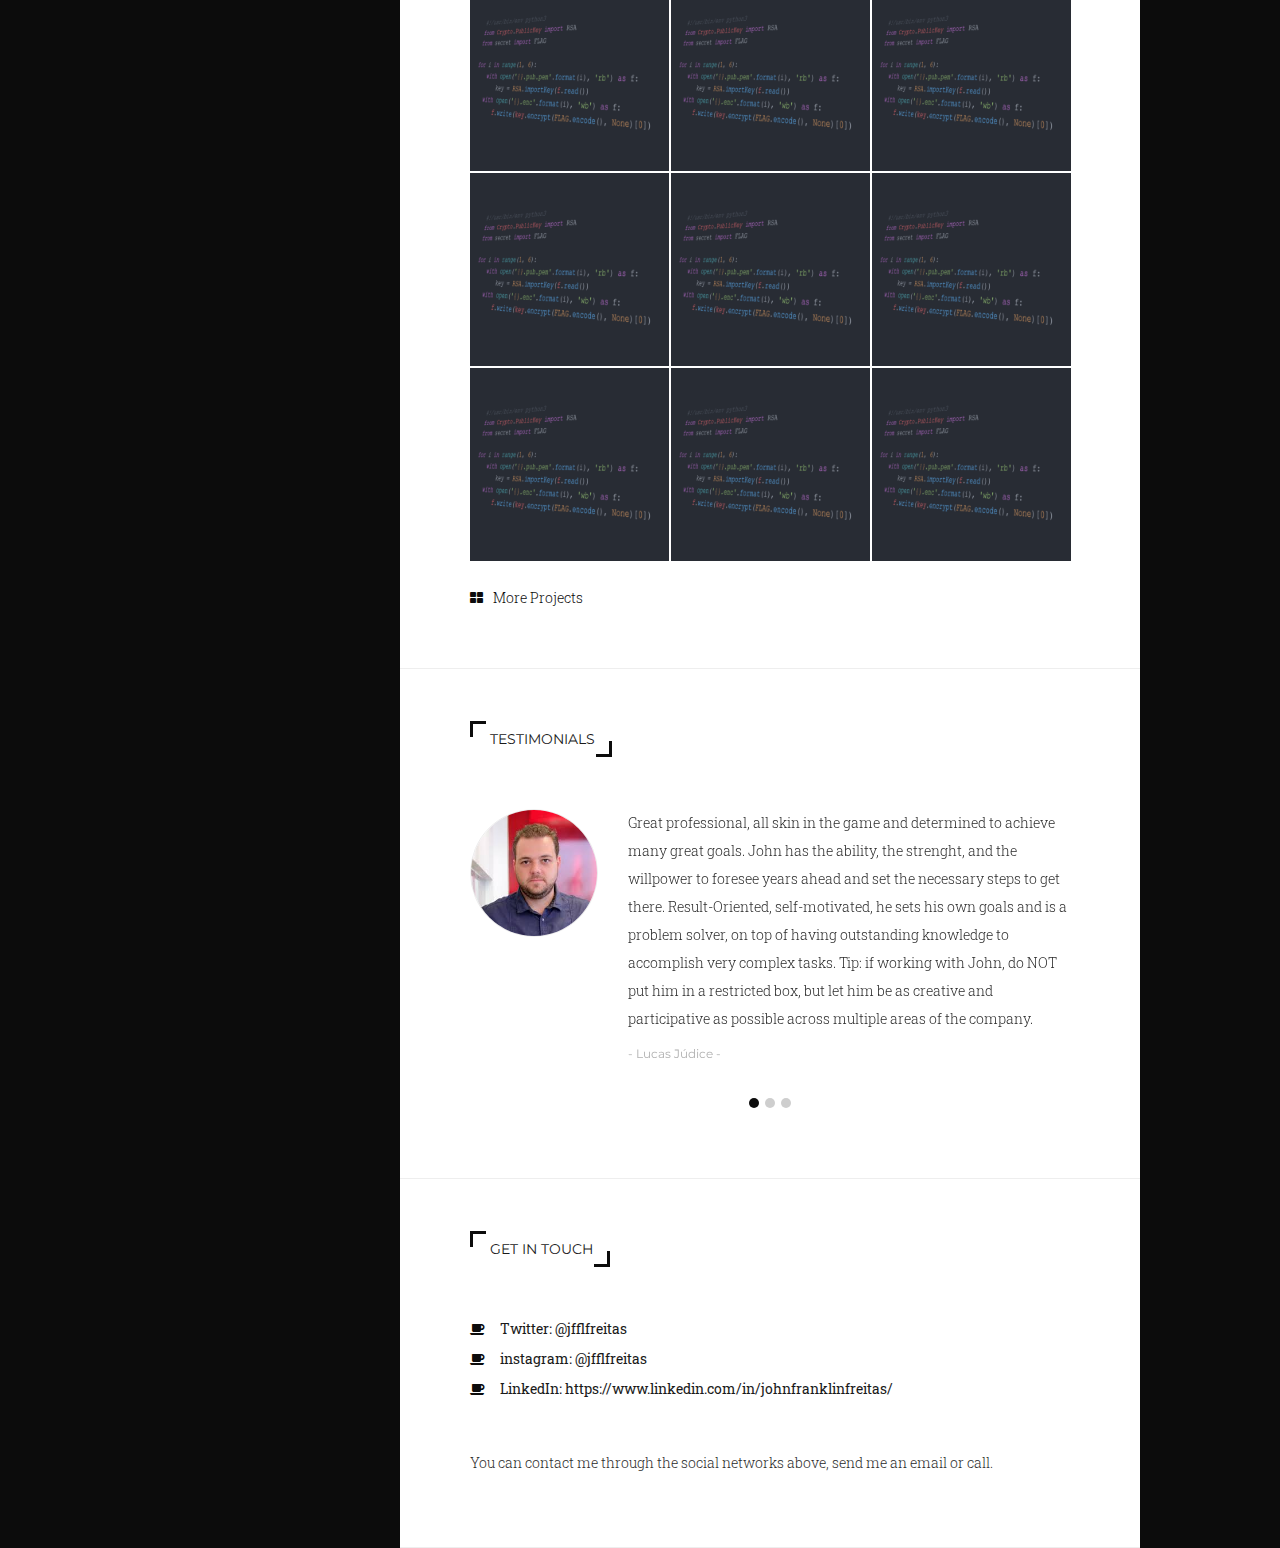
==== commit 0e7f7c96: "title adjustment" ====
--- a/index.html
+++ b/index.html
@@ -272,7 +272,7 @@
 						<div class="col-md-12 col-sm-12 col-xs-12">
 							<div class="top-item resume-item">
 								<h2>Lead Data Scientist</h2>
-								<span>Mobiquity - 11/2022 - present</span>
+								<span>Mobiquity via HumanIT - 11/2022 - present</span>
 								<p>I currently work as Lead Data Scientist at Mobiquity, where I develop projects focused on Artificial Intelligence, in addition to coordinating the team and interacting with the main stakeholders of the clients.</p>
 							</div>
 						</div>
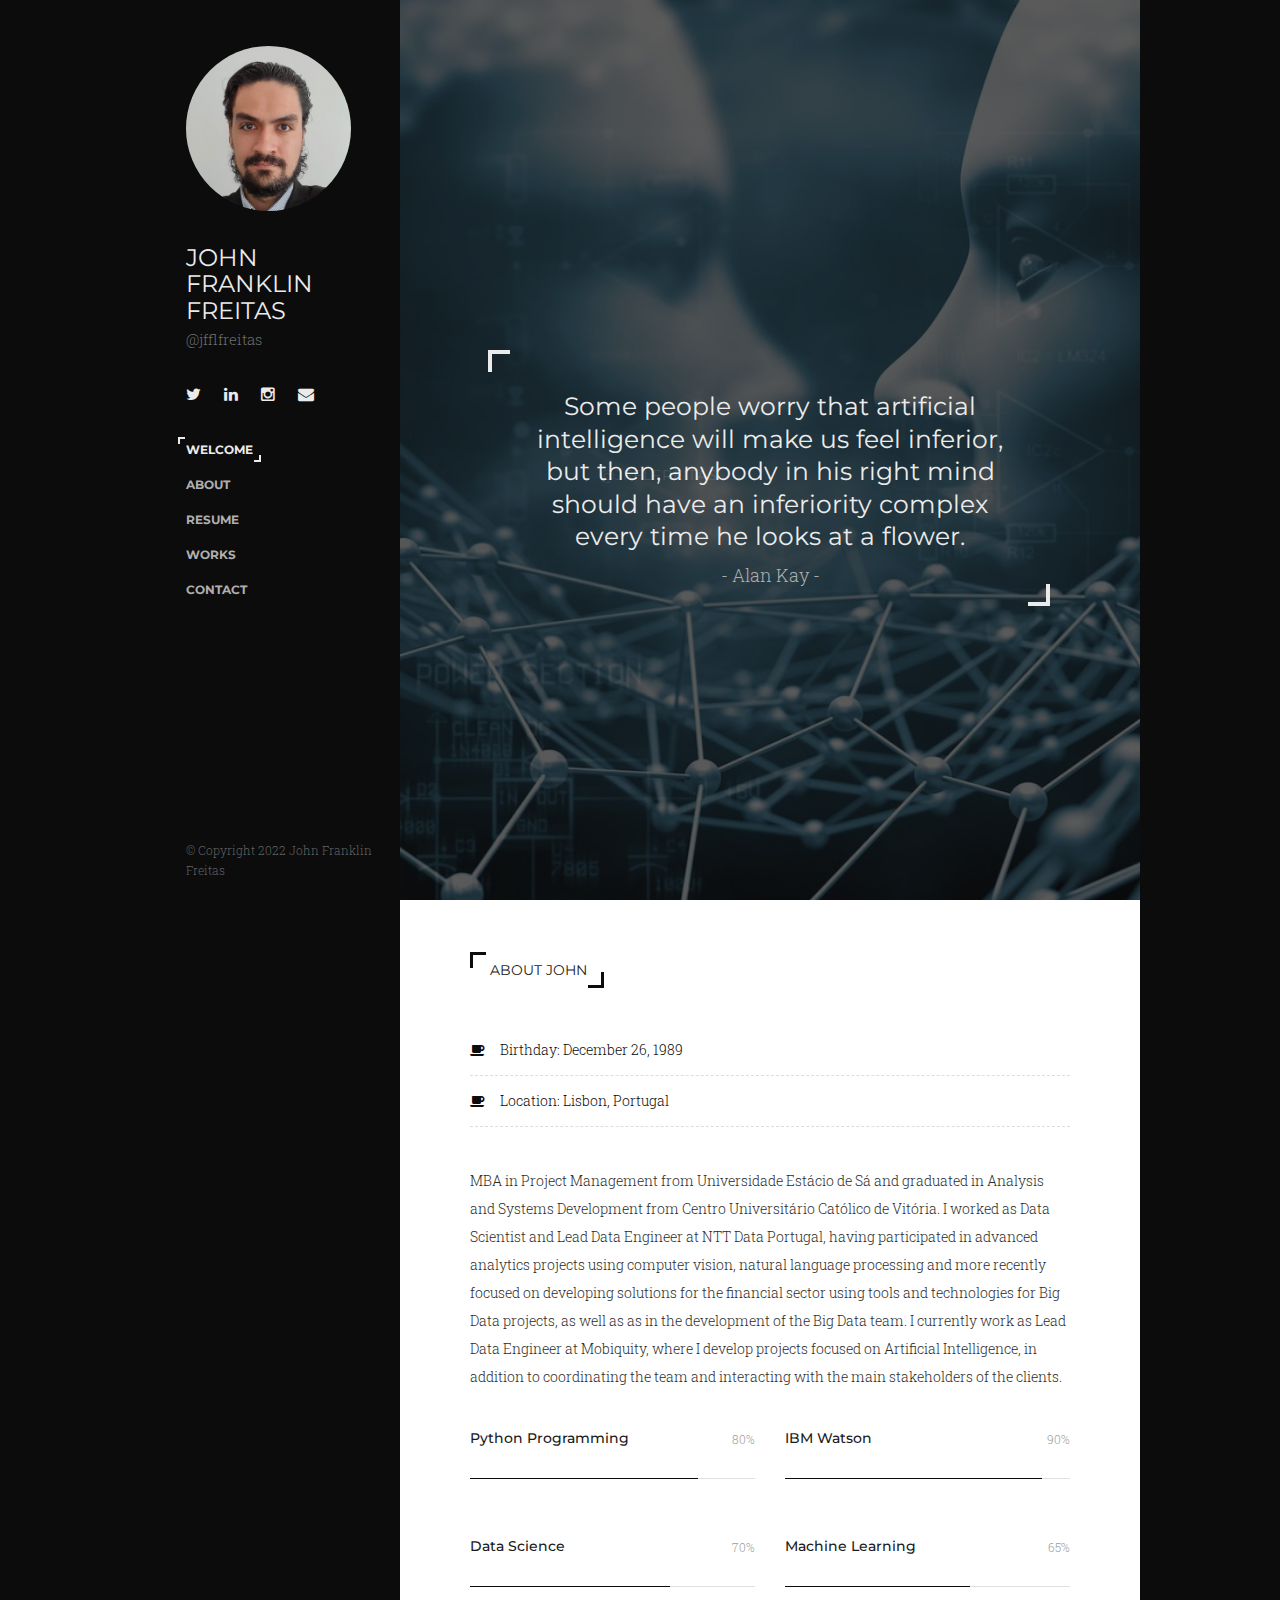
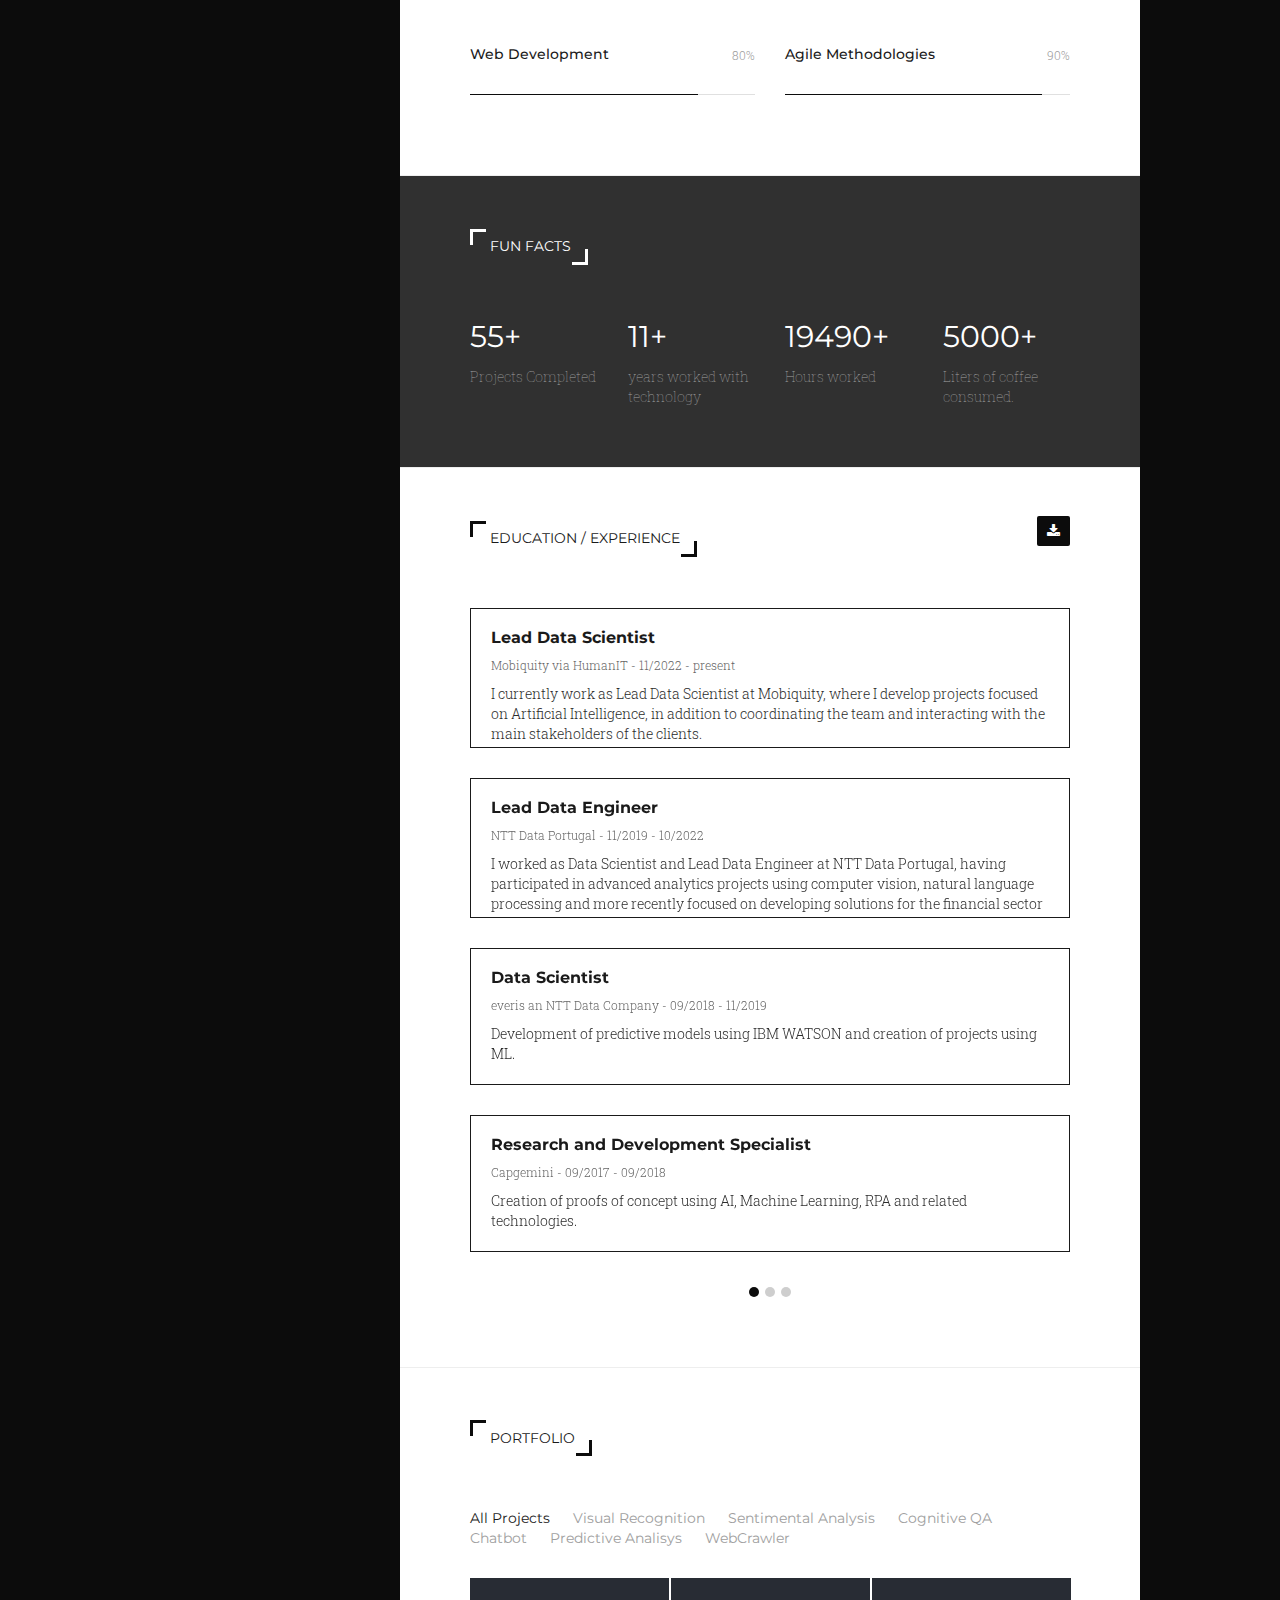
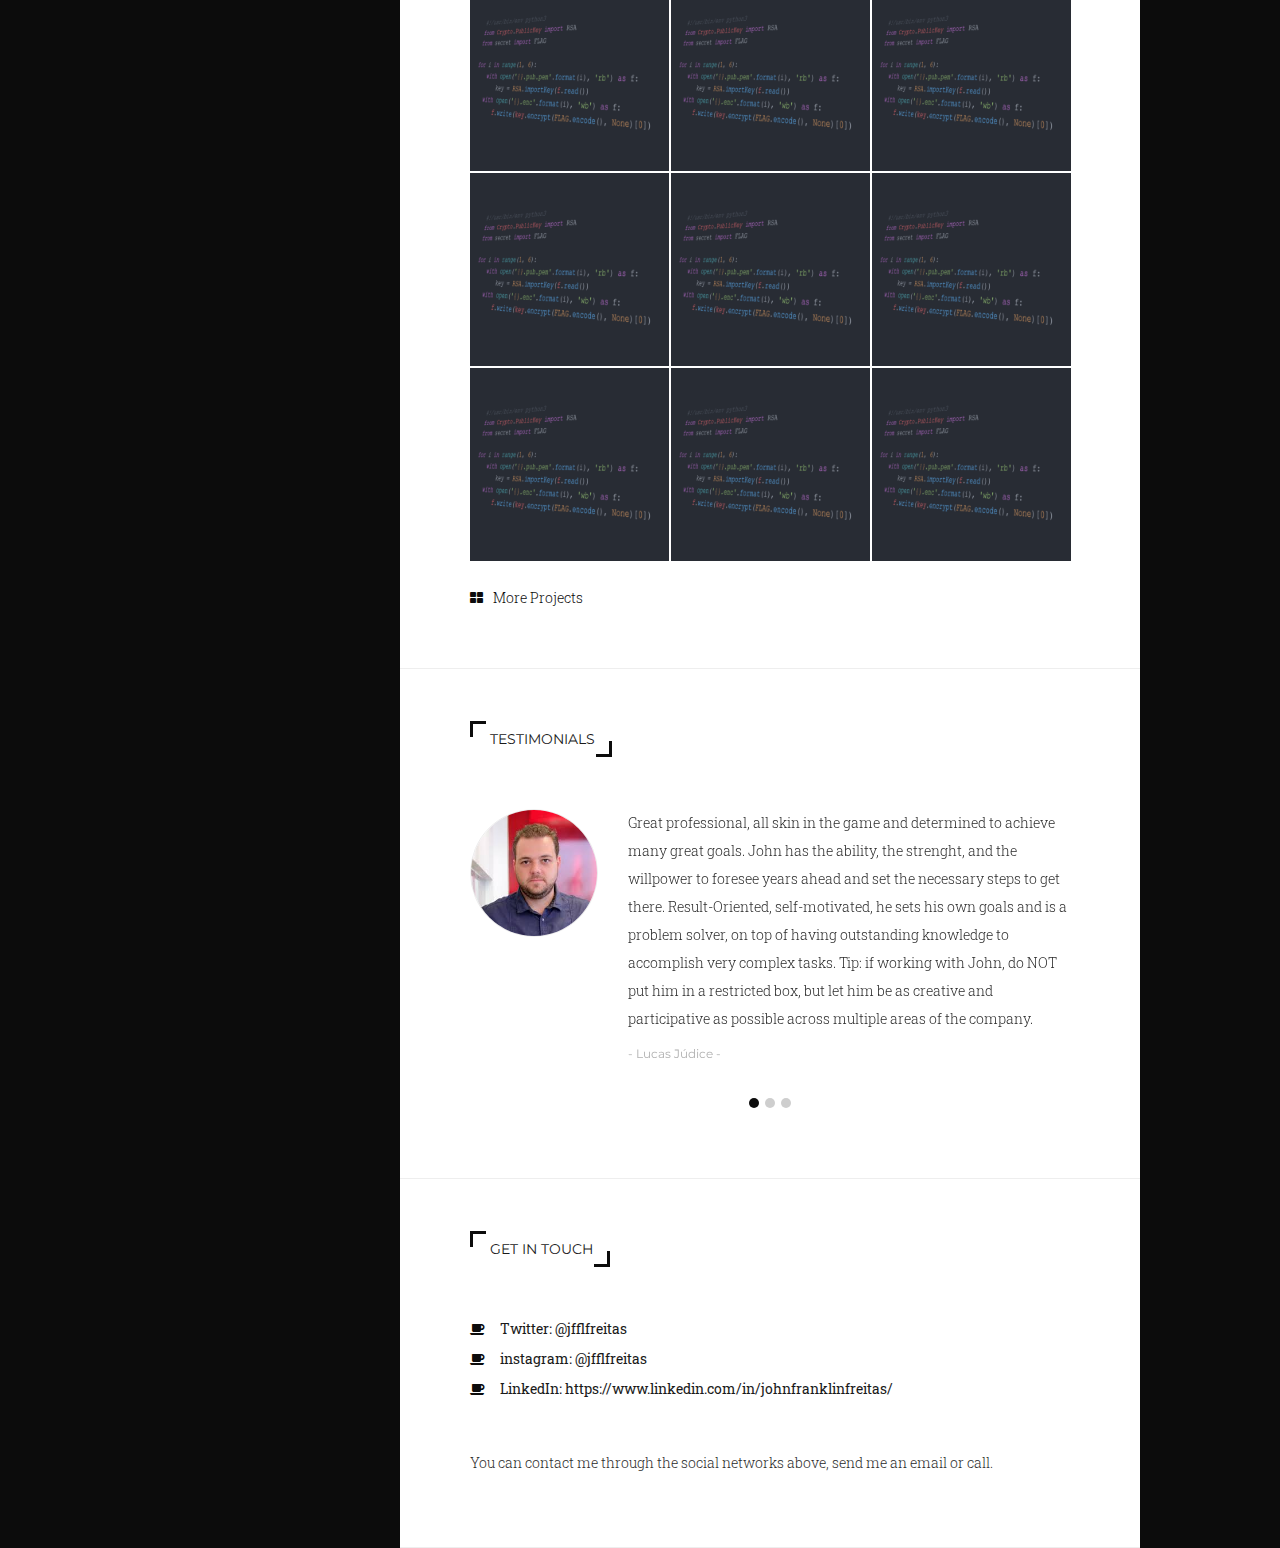
==== commit 84d85e49: "adjustment at the name" ====
--- a/index.html
+++ b/index.html
@@ -2,7 +2,7 @@
 <html lang="en-US">
 <head>
 	<meta http-equiv="Content-Type" content="text/html; charset=UTF-8">
-	<title>John Freitas</title>
+	<title>John Franklin Freitas</title>
 	<meta name="description" content="John Franklin Freitas Portifólio">
 	<meta name="viewport" content="width=device-width, initial-scale=1, maximum-scale=1">
 	<link rel="shortcut icon" type="image/x-icon" href="assets/images/favicon.png">
@@ -60,7 +60,7 @@
 		</div>
 
 		<div class="name">
-			<h1>John Freitas</h1>
+			<h1>John Franklin Freitas</h1>
 			<span>@jfflfreitas</span>
 		</div>
 
@@ -89,7 +89,7 @@
 		
 		<!-- Footer Copyright -->
 		<div class="copyright">
-			<span>© Copyright 2022 John Freitas</span>
+			<span>© Copyright 2022 John Franklin Freitas</span>
 		</div>
 		<!-- Footer Copyright end -->
 
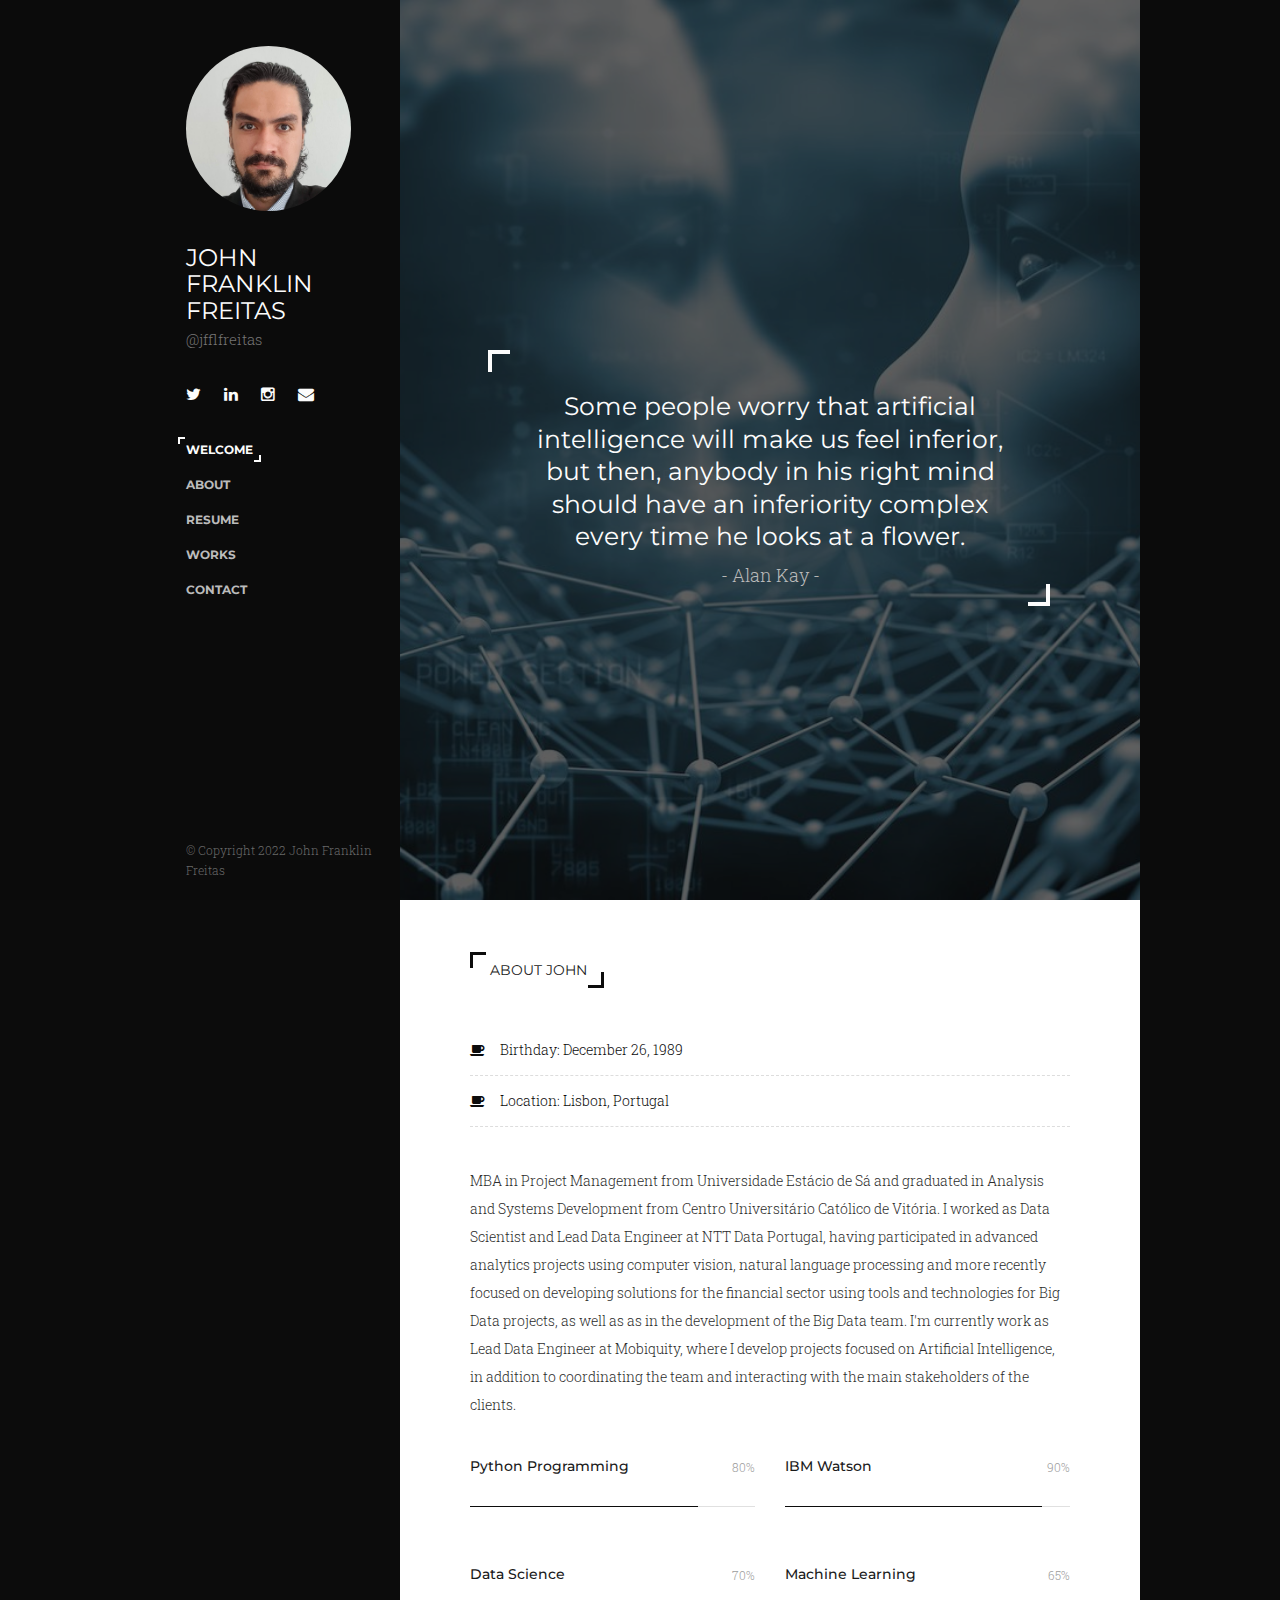
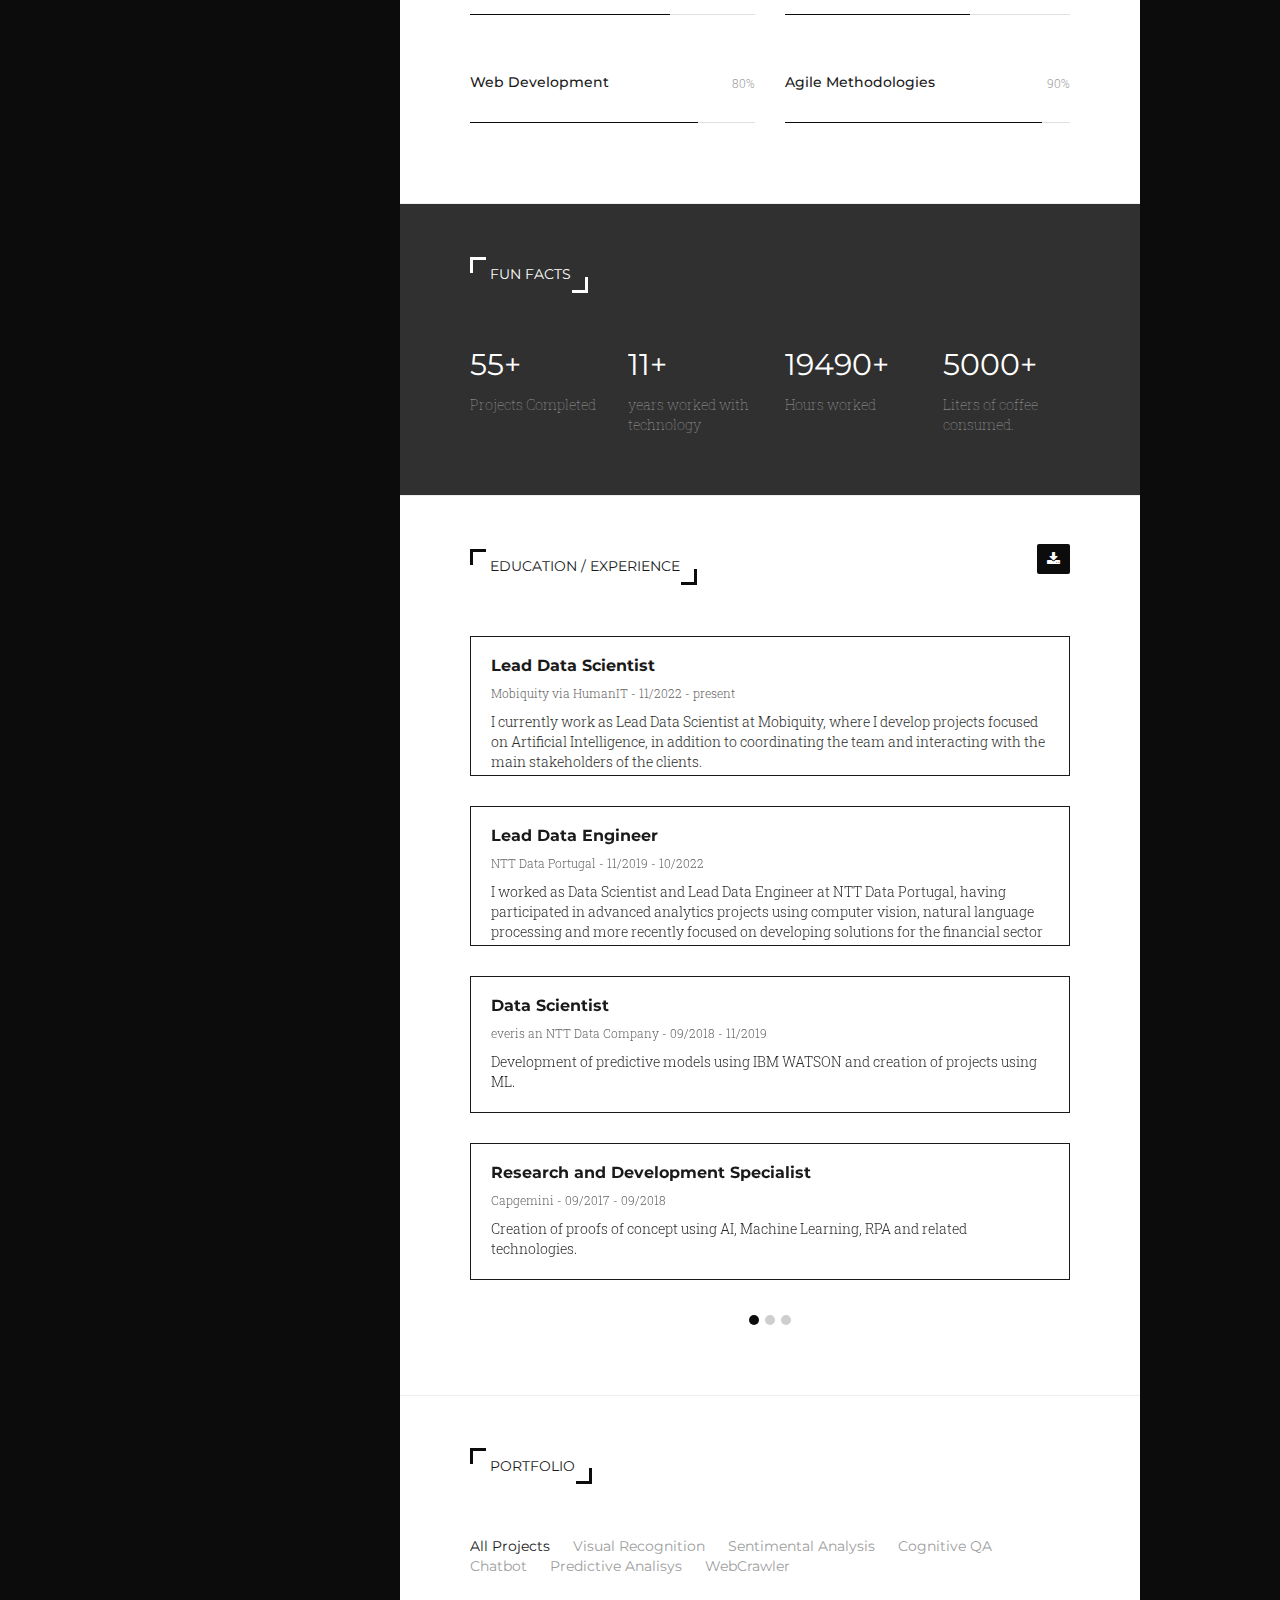
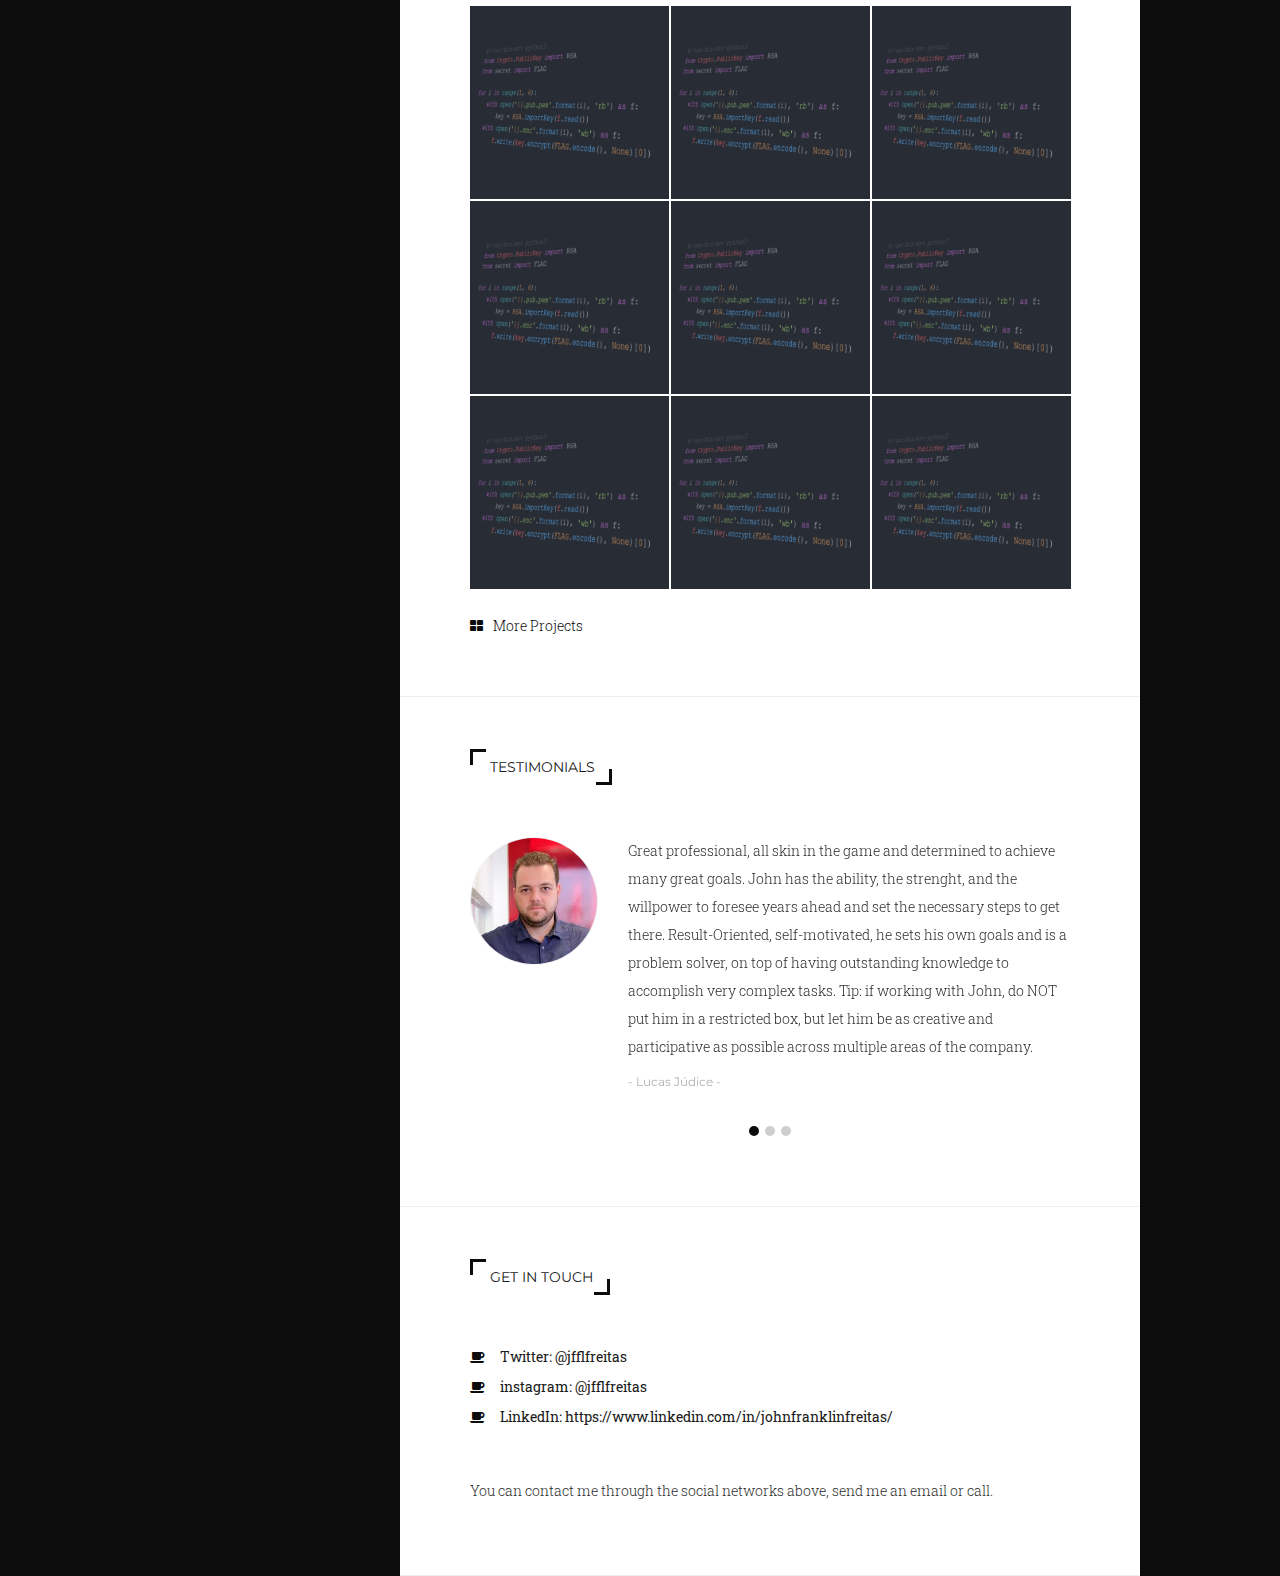
==== commit a909a2f3: "english correction" ====
--- a/index.html
+++ b/index.html
@@ -126,7 +126,7 @@
 
 				<p>MBA in Project Management from Universidade Estácio de Sá and graduated in Analysis and Systems Development from Centro Universitário Católico de Vitória.
 					I worked as Data Scientist and Lead Data Engineer at NTT Data Portugal, having participated in advanced analytics projects using computer vision, natural language processing and more recently focused on developing solutions for the financial sector using tools and technologies for Big Data projects, as well as as in the development of the Big Data team.
-					I currently work as Lead Data Engineer at Mobiquity, where I develop projects focused on Artificial Intelligence, in addition to coordinating the team and interacting with the main stakeholders of the clients.</p>
+					I'm currently work as Lead Data Engineer at Mobiquity, where I develop projects focused on Artificial Intelligence, in addition to coordinating the team and interacting with the main stakeholders of the clients.</p>
 					
 
 			</div>
